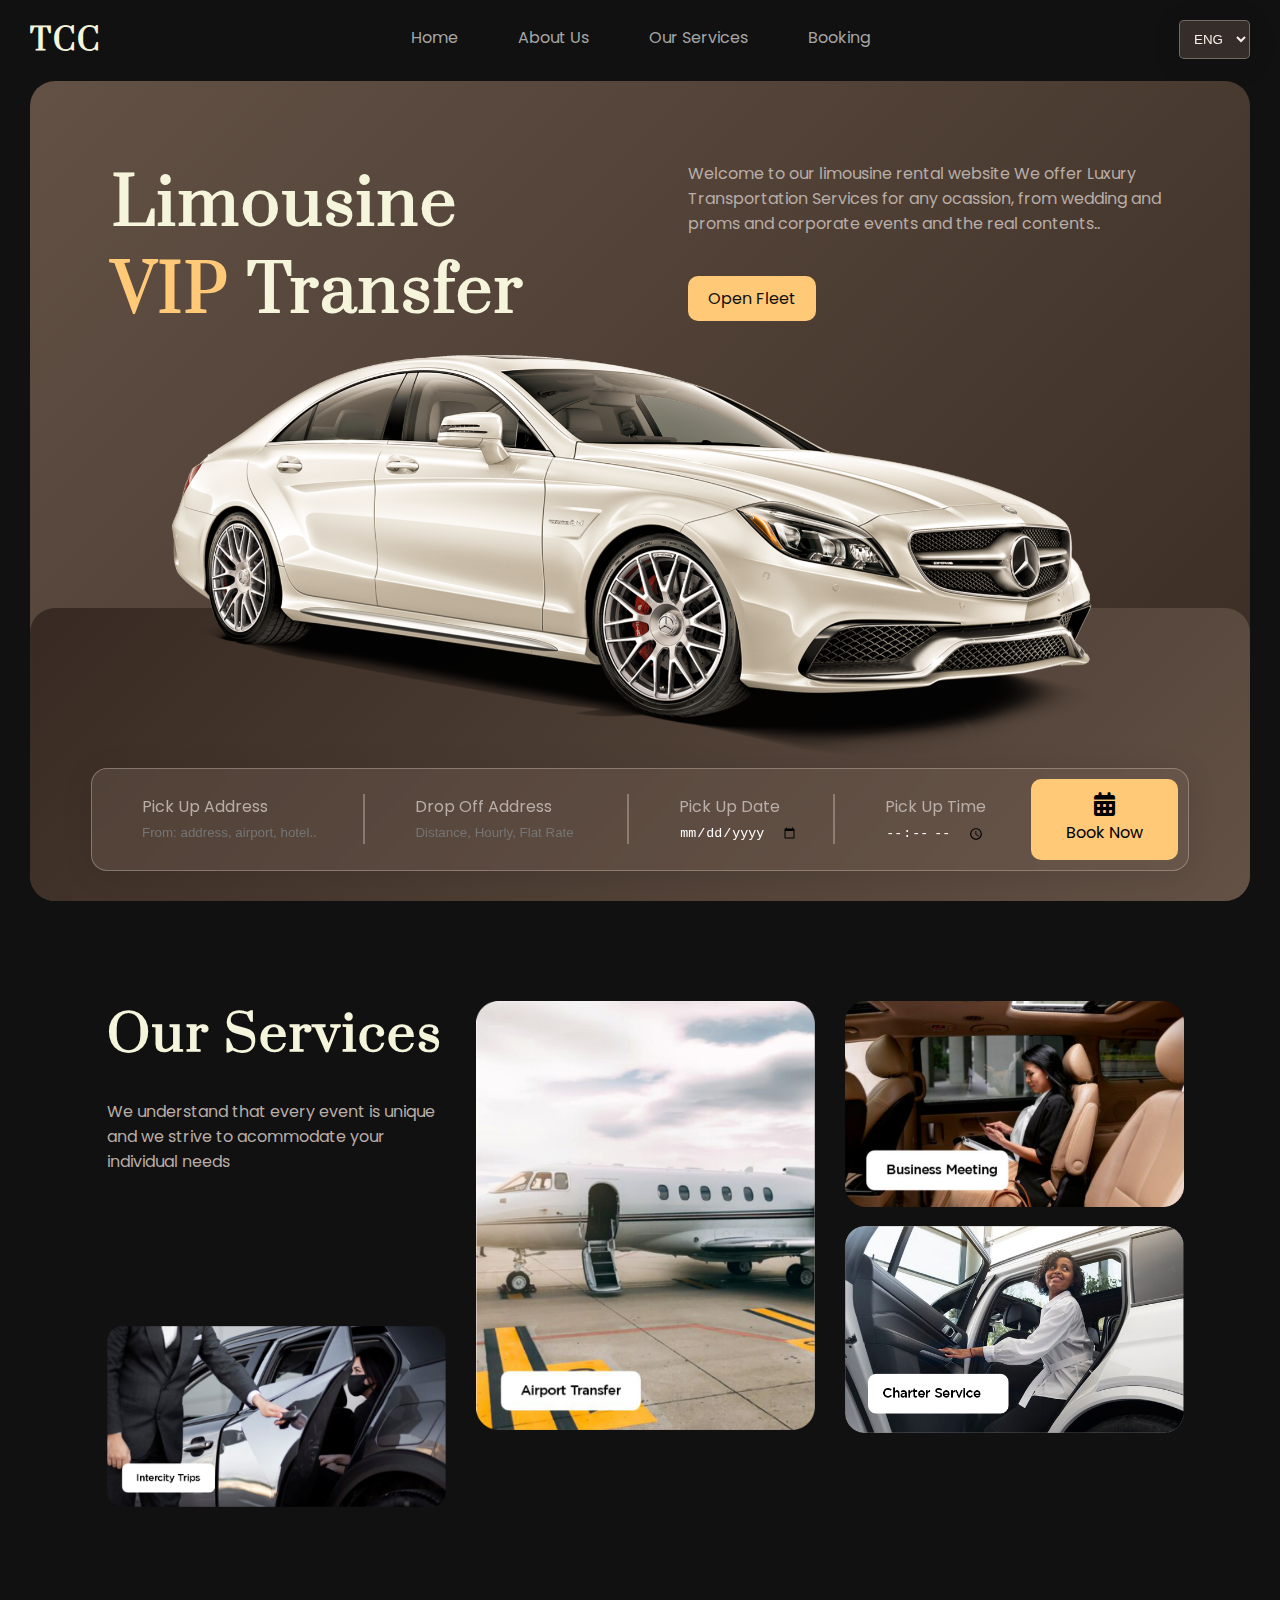
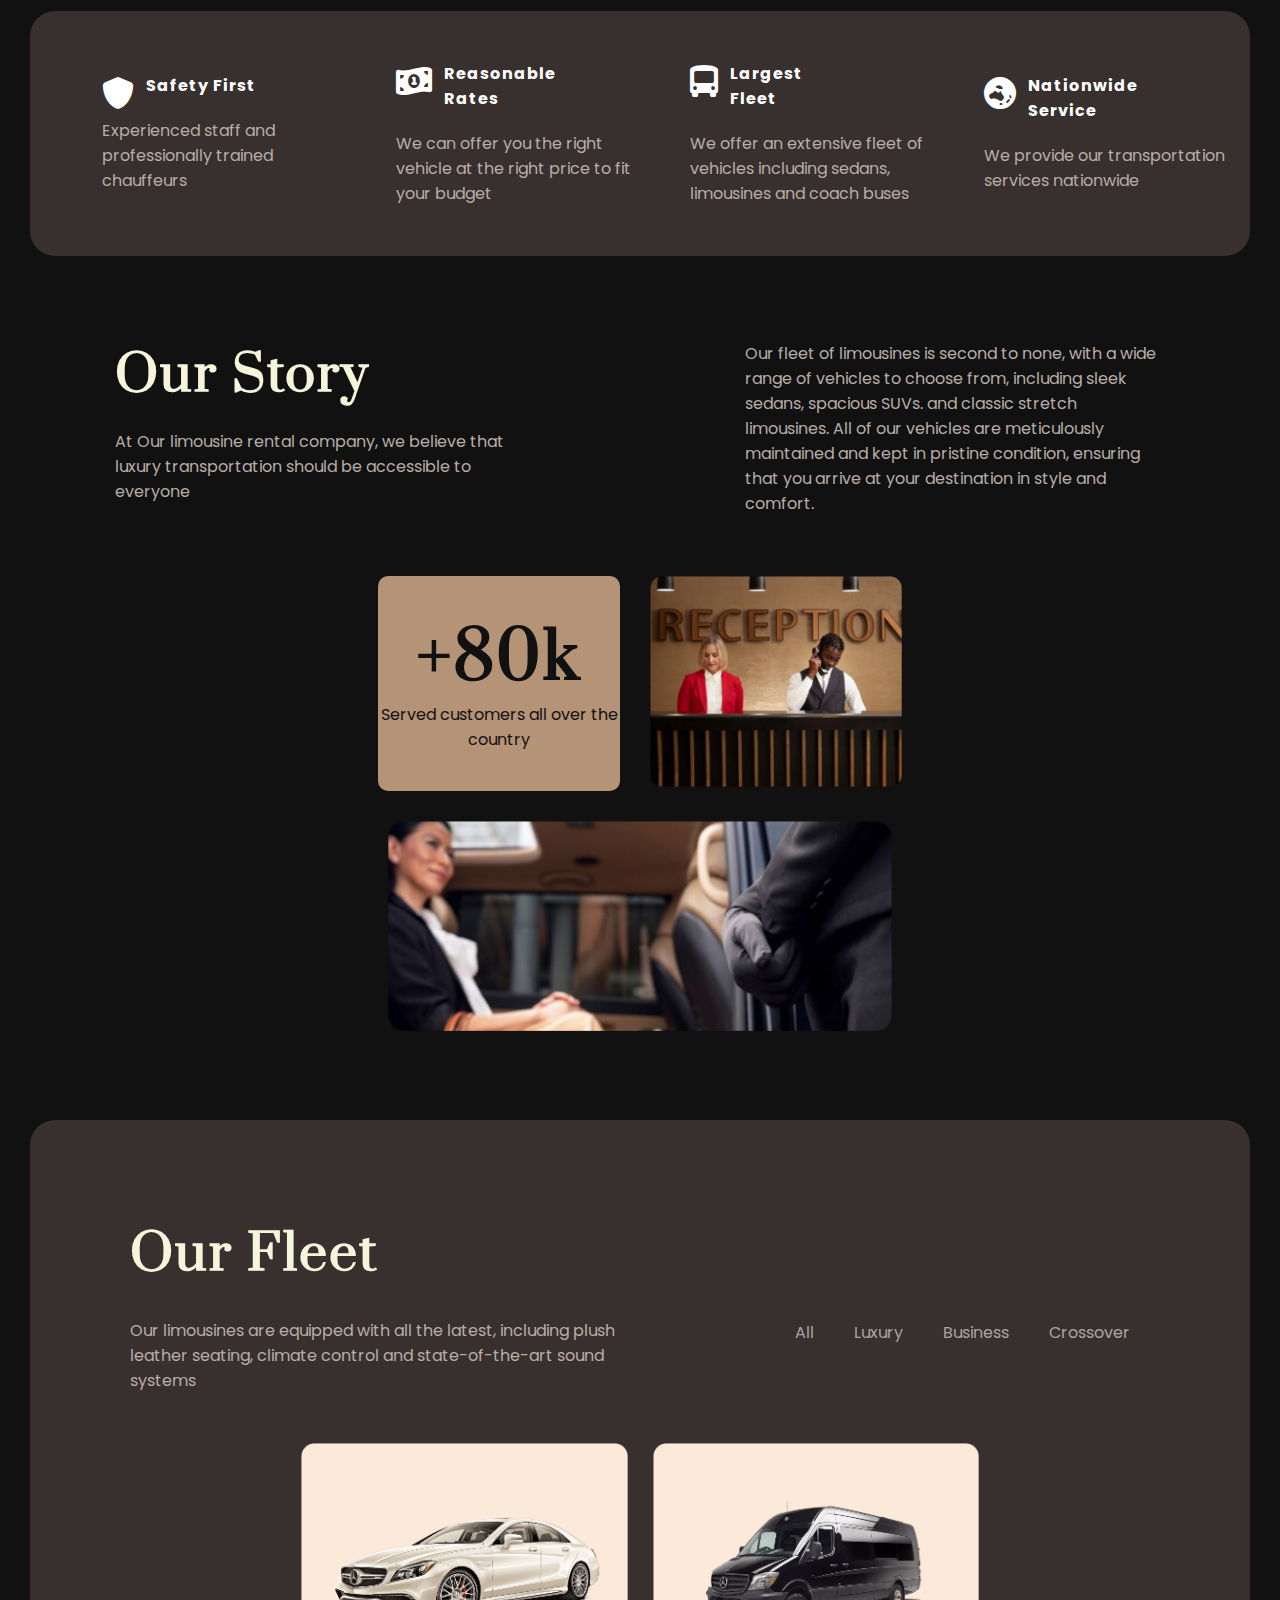
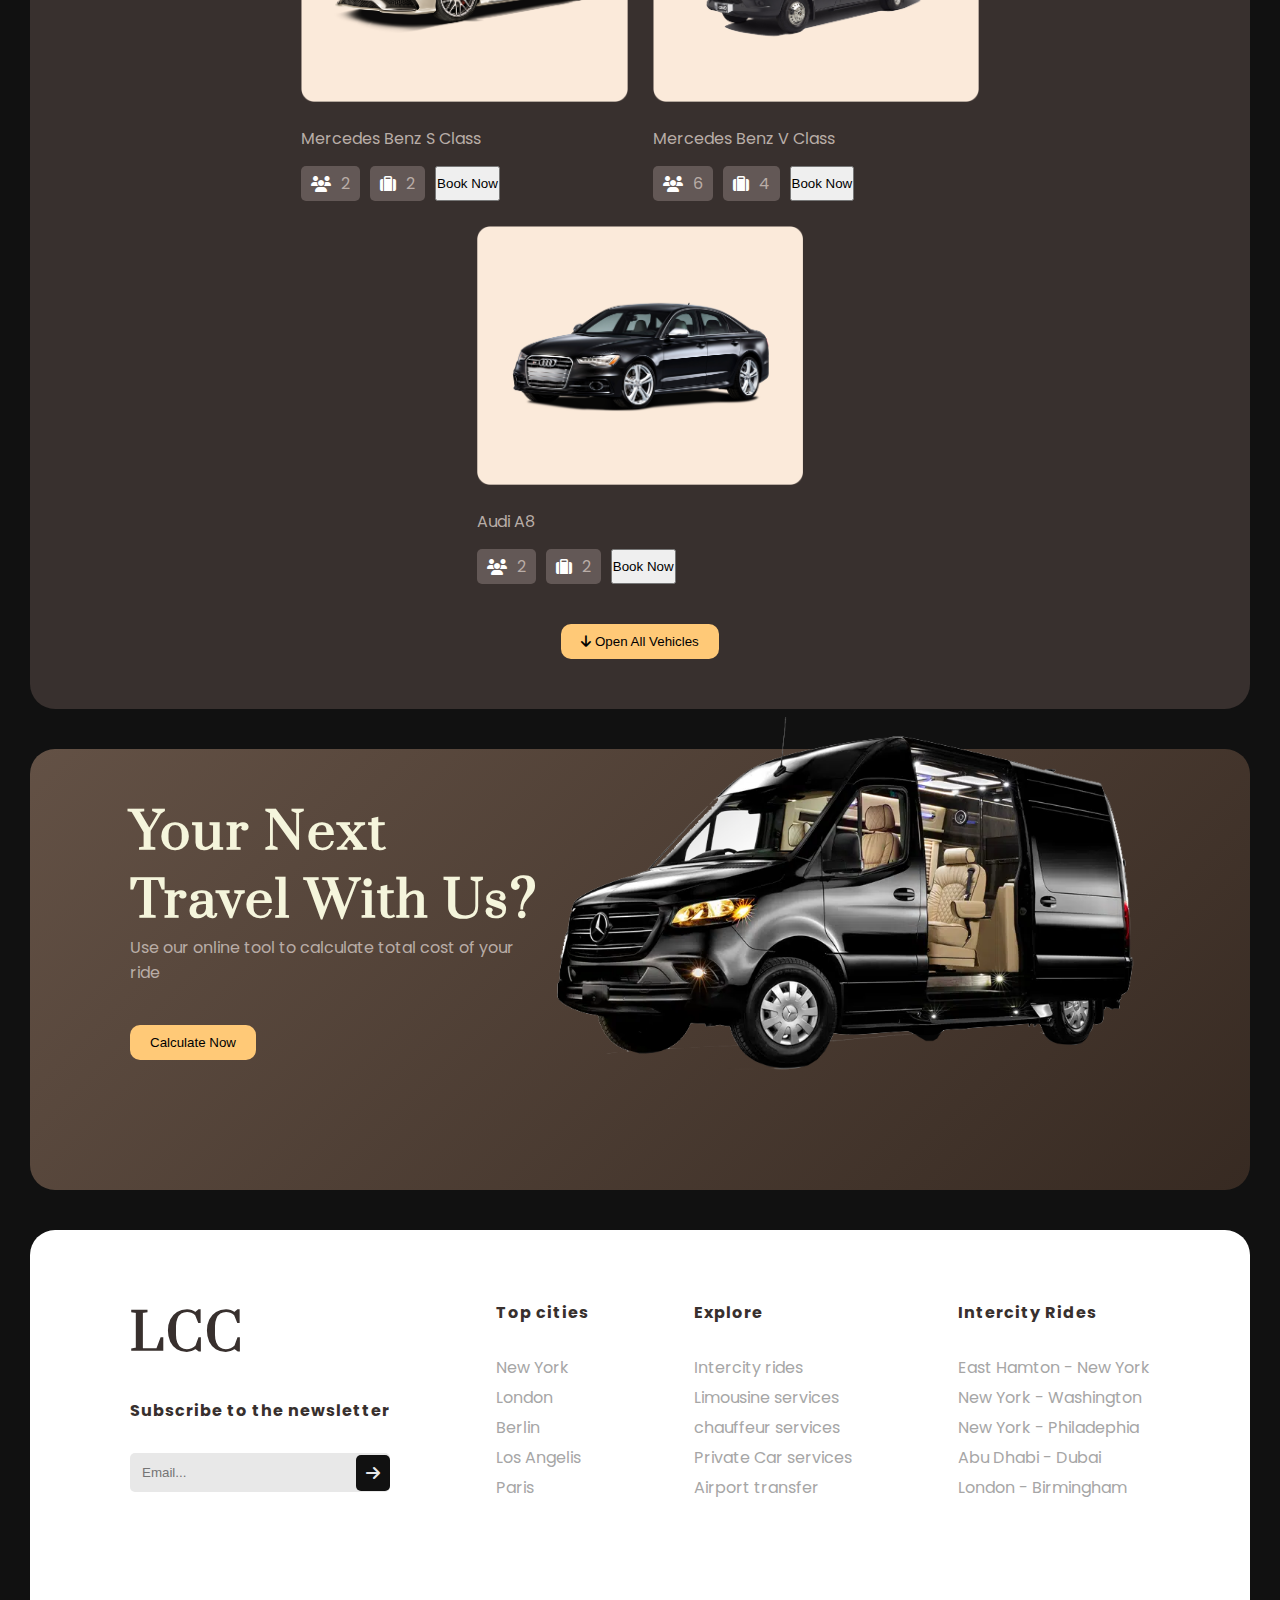
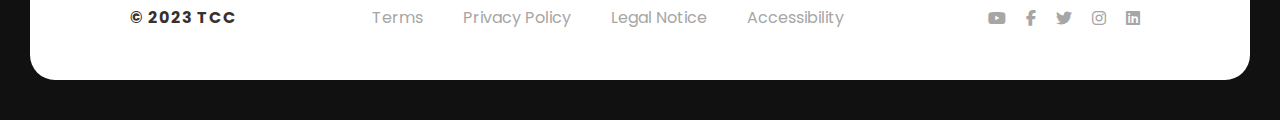
==== index.html @ f903c0bc "booking addded" ====
<!DOCTYPE html>
<html lang="en">
<head>
    <meta charset="UTF-8">
    <meta name="viewport" content="width=device-width, initial-scale=1.0">
    <title>Welcome to TCC</title>
    <link
    rel="stylesheet"
    href="https://cdnjs.cloudflare.com/ajax/libs/animate.css/4.1.1/animate.min.css"
  />
    <link rel="stylesheet" href="carental.css">
    <link rel="stylesheet" href="https://cdnjs.cloudflare.com/ajax/libs/font-awesome/6.4.0/css/all.min.css">
</head>
<body>
    <header>
        <nav class="desktop-nav">
            <div class="logo">
                <h2 style="font-size:30px;">TCC</h2>
            </div>
            <ul class="header-nav-ul">
                <li class="nav-item"><a href="#">Home</a></li>
                <li class="nav-item"><a href="#">About Us</a></li>
                <li class="nav-item"><a href="#">Our Services</a></li>
                <li class="nav-item"><a href="#">Booking</a></li>
            </ul>
            <div class="lang-container">
                <select name="language" id="language">
                    <option value="ENG">ENG</option>
                    <option value="FRN">FRN</option>
                  </select>
            </div>
        </nav>     
    </header>
    <div class="hero-section">
        <div class="herocontent">
            <div class="herotitle">
                <h1>Limousine </br><span>VIP</span> Transfer</h1>
            </div>
            <div class="herotext">
                <p>Welcome to our limousine rental website
                    We offer Luxury Transportation Services for any
                    ocassion, from wedding and proms and corporate events
                    and the real contents..
                </p>
                <button class="btn"><p>Open Fleet</p></button>
            </div>
        </div>
        <div class="cardiv">
            <img src="images/benz.png" style="margin-top: -10px; width: 80%;">
        </div>
        <div class="subheader">
            <div class="subheader-nav">
                <ul class="subheader-item">
                    <p>Pick Up Address</p>
                    <li><input type="text" id="address" name="pickupaddress" placeholder="From: address, airport, hotel.."></li>
                </ul>
                <ul class="subheader-item">
                    <p>Drop Off Address</p>
                    <li><input type="text" id="dropoffaddress" name="address" placeholder="Distance, Hourly, Flat Rate"></li>
                </ul>
                <ul class="subheader-item">
                    <p>Pick Up Date</p>
                    <li><input type="date" id="date" name="date" placeholder="Pick Up Date"></li>
                </ul>
                <ul class="subheader-item">
                    <p>Pick Up Time</p>
                    <li><input type="time" id="time" name="time" placeholder="Pick Up Time"></li>
                </ul>
                <div class="book-btn">
                    <i class="fa-solid fa-calendar-days fa-xl" style="margin-top: 10px;"></i>
                    <p style="color: black;">Book Now</p>
                </div>
            </div>
        </div>
    </div>
    <div class="our-services">
        <div class="services-row1">
            <h2>Our Services</h2>
            <p>We understand that every event is unique and we strive to acommodate your individual needs</p>
            <div class="row1-image-container">
                <img src="images/1.png"/>
            </div>
        </div>
        <div class="services-row2">
            <div class="row2-image-container">
                <img src="images/2.png"/>
            </div>
        </div>
        <div class="services-row3">
            <div class="row3-image-container">
                <img src="images/3.png"/>
            </div>
            <div class="row3-image-container">
                <img src="images/4.png"/>
            </div>
        </div>
    </div>
    <div class="features">
        <div class="feature-container">
            <div class="first-feature">
                <div class="features-icon">
                    <i class="fa-solid fa-shield fa-2xl"></i>
                    <h3>Safety First</h3>
                </div>
                <p>Experienced staff and
                    professionally trained chauffeurs
                </p>
            </div> 
            <div class="first-feature">
                <div class="features-icon">
                    <i class="fa-solid fa-money-bill-1-wave fa-2xl"></i>
                    <h3>Reasonable<br> Rates</h3>
                </div>
                <p>We can offer you the right vehicle
                    at the right price to fit your budget
                </p>
            </div> 
            <div class="first-feature">
                <div class="features-icon">
                    <i class="fa-solid fa-bus-simple fa-2xl"></i>
                    <h3>Largest <br>Fleet</h3>
                </div>
                <p>We offer an extensive fleet of 
                    vehicles including sedans, limousines and coach buses
                </p>
            </div> 
            <div class="first-feature">
                <div class="features-icon">
                    <i class="fa-solid fa-earth-oceania fa-2xl"></i>
                    <h3>Nationwide <br>Service</h3>
                </div>
                <p>We provide our transportation 
                    services nationwide
                </p>
            </div> 
        </div>
    </div>
    <div class="our-stories">
        <div class="our-stories-container">
            <div class="our-stories-content1">
                <h2>Our Story</h2>
                <p>At Our limousine rental company, we believe that luxury transportation should be accessible to everyone</p>
            </div>
            <div class="our-stories-content2">
                <p>Our fleet of limousines is second to none, with a wide range of vehicles to choose from, including sleek sedans, spacious SUVs.  and classic stretch limousines. All of our vehicles are meticulously maintained and kept in pristine condition, ensuring that you arrive at your destination in style and comfort.</p>
            </div>  
        </div> 
        <div class="our-stories-images">
            <div class="our-stories-images1">
                <h1>+80k</h1>
                <p>Served customers all over the country</p>
            </div>
            <div class="our-stories-images2">
                <img src="images/5.png">
            </div>
            <div class="our-stories-images3">
                <img src="images/6.png">
            </div>
        </div>          
    </div>
    <div class="our-fleet">
        <div class="our-fleet-header">
            <div class="our-fleet-text">
                <h2>Our Fleet</h2>
                <p>Our limousines are equipped with all the latest, including plush
                    leather seating, climate control and state-of-the-art sound systems
                </p>
            </div>
            <div class="our-fleet-list">
                <ul>
                    <li><a href="#">All</a></li>
                    <li><a href="#">Luxury</a></li>
                    <li><a href="#">Business</a></li>
                    <li><a href="#">Crossover</a></li>
                </ul>
            </div>
        </div>
        <div class="our-fleet-images">
            <div class="image-column1">
                <img src="images/7.png">
                <p>Mercedes Benz S Class</p>
                <div class="fleet-btns">
                    <div class="fleet-btn">
                        <i class="fa-solid fa-users"></i>
                        <p>2</p>
                    </div>
                    <div class="fleet-btn">
                        <i class="fa-sharp fa-solid fa-suitcase"></i>
                        <p>2</p>
                    </div>
                    <button class="
                    btnorder">Book Now</button>
                </div>
            </div>
            <div class="image-column1">
                <img src="images/8.png">
                <p>Mercedes Benz V Class</p>
                <div class="fleet-btns">
                    <div class="fleet-btn">
                        <i class="fa-solid fa-users"></i>
                        <p>6</p>
                    </div>
                    <div class="fleet-btn">
                        <i class="fa-sharp fa-solid fa-suitcase"></i>
                        <p>4</p>
                    </div>
                    <button class="
                    btnorder">Book Now</button>
                </div>
            </div>
            <div class="image-column1">
                <img src="images/9.png">
                <p>Audi A8</p>
                <div class="fleet-btns">
                    <div class="fleet-btn">
                        <i class="fa-solid fa-users"></i>
                        <p>2</p>
                    </div>
                    <div class="fleet-btn">
                        <i class="fa-sharp fa-solid fa-suitcase"></i>
                        <p>2</p>
                    </div>
                    <button class="
                    btnorder">Book Now</button>
                </div>
            </div>
        </div>
        <div class="openall-btn">
            <button class="btn"><i class="fa-solid fa-arrow-down"></i> Open All Vehicles</button>
        </div>
    </div>
    <div class="yournext-travel">
        <div class="yournext-travel-text">
            <h2>Your Next Travel With Us?</h2>
            <p>Use our online tool to calculate total cost of your ride</p>
            <button class="btn">Calculate Now</button>
        </div>
        <div class="younexttravel-img">
            <img src="images/van.png">
        </div>
    </div>
    <div class="footer">
        <div class="main-footer">
            <div class="main-footer-row1">
                <h2>LCC</h2>
                <h3>Subscribe to the newsletter</h3>
                <div class="input-container">
                    <input type="email" id="email" name="email" placeholder="Email...">
                    <i class="fa-solid fa-arrow-right"></i>
                </div>
            </div>
            <div class="main-footer-row2">
              <h3>Top cities</h3>
              <ul>
                <li><a href="#">New York</a></li>
                <li><a href="#">London</a></li>
                <li><a href="#">Berlin</a></li>
                <li><a href="#">Los Angelis</a></li>
                <li><a href="#">Paris</a></li>
            </ul>
            </div>
            <div class="main-footer-row3">
                <h3>Explore</h3>
                <ul>
                  <li><a href="#">Intercity rides</a></li>
                  <li><a href="#">Limousine services</a></li>
                  <li><a href="#">chauffeur services</a></li>
                  <li><a href="#">Private Car services</a></li>
                  <li><a href="#">Airport transfer</a></li>
              </ul>
              </div>
              <div class="main-footer-row3">
                <h3>Intercity Rides</h3>
                <ul>
                  <li><a href="#">East Hamton - New York</a></li>
                  <li><a href="#">New York - Washington</a></li>
                  <li><a href="#">New York - Philadephia</a></li>
                  <li><a href="#">Abu Dhabi - Dubai</a></li>
                  <li><a href="#">London - Birmingham</a></li>
              </ul>
              </div>
        </div>
        <div class="subfooter">
            <div class="subfooter-row1">
                <h3>&copy 2023 TCC </h3>
            </div>
            <div class="subfooter-nav">
                <ul>
                    <li><a href="#">Terms</a></li>
                    <li><a href="#">Privacy Policy</a></li>
                    <li><a href="#">Legal Notice</a></li>
                    <li><a href="#">Accessibility</a></li>
                </ul>
            </div>
            <div class="subfooter-icons">
                <ul>
                    <li><a href="#"><i class="fa-brands fa-youtube"></i></a></li>
                    <li><a href="#"><i class="fa-brands fa-facebook-f"></i></a></li>
                    <li><a href="#"><i class="fa-brands fa-twitter"></i></a></li>
                    <li><a href="#"> <i class="fa-brands fa-instagram"></i></a></li>          
                    <li><a href="#"><i class="fa-brands fa-linkedin"></i></a></li>
                </ul>
            </div>
        </div>
    </div>
</body>
<script src="carental.js"></script>
</html>
---- carental.css ----
@import url('https://fonts.googleapis.com/css2?family=Prata&display=swap');
@import url('https://fonts.googleapis.com/css2?family=Poppins:wght@400&display=swap');

*{
    padding: 0px;
    margin: 0px;
    box-sizing: border-box;
    list-style: none;
    text-decoration: none;
}

body{
    background-color: #111111;
    margin-left: 30px;
    margin-right: 30px;
}

p{
    color: #B9ADA7;
    font-family: 'Poppins', sans-serif;
    font-size: 16px;
}

a{
    color:#A6A6A6;
    font-family: 'Poppins', sans-serif;
    font-size: 16px;
}
   
h1{
    color: beige;
    font-family: 'Prata', serif;
    font-size: 4em;
    letter-spacing: 2px;
}

h2{
    color: beige;
    font-family: 'Prata', serif;
    font-size: 50px;
    letter-spacing: 2px;
}

h3{
    color: white;
    font-family: 'Poppins', sans-serif;
    font-size: 16px;
    letter-spacing: 1px;
}
.desktop-nav{
    display: flex;
    flex-flow: row wrap;
    justify-content: space-between;
    padding-top: 20px;
    padding-bottom: 20px;
}

.header-nav-ul{
    display: flex;
    list-style: none;
    padding-top:5px
}
.nav-item a{
    text-decoration: none;
    padding: 30px;
}
select{
    border-radius: 5px;
    outline: none;
    padding: 10px;
    background: rgba(120, 100, 89, 0.34);
    border-radius: 5px;
    box-shadow: 0 4px 30px rgba(0, 0, 0, 0.1);
    backdrop-filter: blur(9px);
    -webkit-backdrop-filter: blur(9px);
    border: 1px solid rgba(198, 184, 177, 0.44);
    color: #FAEFE8;
}

.hero-section{
    display: flex;
    flex-direction: column;
    justify-content: center;
    background: rgb(99,81,69);
    background: linear-gradient(135deg, rgba(99,81,69,1) 0%, rgba(55,42,34,1) 100%);
    border-radius: 25px;
    width: 100%;
    position: relative;
}

.herocontent{
    display: flex;
    flex-wrap: wrap;
    justify-content: space-around;
    margin-top: 80px;
    width: 100%;
}

.herotext{
   width: 30em;
}

.cardiv{
    display: flex;
    justify-content: center;
    z-index: 10;
}

.btn{
    background-color: #FFC977;
    border: 0px;
    border-radius: 10px;
    padding: 10px 20px 10px 20px;
    margin-top: 40px;
}

.btn p{
    color: #111111;
    font-weight: 300px;
}

span{
   color: #FFC977;
}

.subheader{
    border-radius: 25px;
    margin-top: -10em;
    display: flex;
    justify-content: center;
    width: 100%;
    background: rgb(55,42,34);
    background: linear-gradient(135deg, rgba(55,42,34,1) 0%, rgba(99,81,69,1) 100%);
    z-index: -1px;
}

.subheader-item li input{
    background-color: transparent;
    width: 100%;
    border: none;
    color: white;
    outline: none;
}

#address{
    width: 14em;
}

.book-btn{
    display: flex;
    flex-direction: column;
    background-color: #FFC977;
    padding: 15px 35px 15px 35px;
    border-radius: 10px;
    margin: 10px;
    text-align: center;
    gap: 15px;
}


.subheader-nav{
    margin-bottom: 30px;
    display: flex;
    flex-wrap: wrap;
    justify-content: space-between;
    align-items: center;
    margin-top: 10em;
    background: rgba(120, 100, 89, 0.34);
    border-radius: 16px;
    box-shadow: 0 4px 30px rgba(0, 0, 0, 0.1);
    backdrop-filter: blur(9px);
    -webkit-backdrop-filter: blur(9px);
    border: 1px solid rgba(198, 184, 177, 0.44);
    width: 90%;
}

.subheader-item{
    margin-left: 0px;
    border-left: 2px solid  rgba(198, 184, 177, 0.44);
    padding-left: 50px;
}

.subheader-item{
    font-family: 'Poppins', sans-serif;
    color: #FAEFE8;
}


body > div > div.subheader > div > ul:nth-child(1){
    border-left: 0px;
}

.our-services{
    display: flex;
    flex-wrap: wrap;
    justify-content: center;
    gap: 30px;
    margin: 100px 40px 100px 50px;
}

.services-row1{
    display: flex;
    flex-direction: column;
width: 30%;
}

.services-row1 p{
    margin-top: 30px;
}

.row1-image-container img{
width: 100%;
margin-top: 9.5em;
}

.services-row2{
    width: 30%;
    }
.row2-image-container img{
    width: 100%;
}

.services-row3{
    width: 30%;
    display: flex;
    flex-direction: column;
    gap: 15px;
    }
.row3-image-container img{
    width: 100%;
}

.features{
    display: flex;
    flex-wrap: wrap;
    justify-content: center;
    align-items: center;
    background: #38302E;
    border-radius: 25px;
    width: 100%;
    gap: 0px;
}

.first-feature{
    margin-left: 50px;
    width: 20%;
}

.feature-container{
    display: flex;
    flex-wrap: wrap;
    justify-content: center;
    align-items: center;
    padding: 50px 0px 50px 0px;
}

.features-icon{
    display: flex;
    padding-bottom: 20px;
}

.features-icon i{
    padding: 20px 12px 0px 0px;
    color: white;
}

.our-stories{
    display: flex;
    flex-wrap: wrap;
    padding: 7%;
    justify-content: space-between;
}

.our-stories-content1{
    width: 40%;
}

.our-stories-content1 h2{
    margin-bottom: 20px;
}
.our-stories-content2{
    width: 40%;
}

.our-stories-container{
    display: flex;
    justify-content: space-between;
}

.our-stories-images{
    display: flex;
    flex-wrap: wrap;
    justify-content: center;
    gap: 30px;
    margin-top: 60px;
}

.our-stories-images1{
    display: flex;
    flex-direction: column;
    justify-content: center;
    background-color: #B59377;
    width: 23%;
    border-radius: 10px;
}

.our-stories-images2{
    width: 24%;
}

.our-stories-images2 img{
    width: 100%;
}

.our-stories-images3 {
    width: 48%;
}

.our-stories-images3 img{
    width: 100%;
}

.our-stories-images1 h1{
    color:#111111;
    text-align: center;
}

.our-stories-images1 p{
    color:#111111;
    text-align: center;
}

.our-fleet{
    display: flex;
    flex-direction: column;
    justify-content: space-between;
    background-color: #38302E;
    padding: 100px 100px 0px 100px;
    border-radius: 25px;
}

.our-fleet-header{
    display: flex;
    flex-wrap: wrap;
    justify-content: space-between;
}

.our-fleet-text{
    width: 50%;
}

.our-fleet-text p{
    margin-top: 30px;
    margin-bottom: 50px;
}

.our-fleet-list ul{
    color: white;
    display: flex;
    font-family: 'Poppins', sans-serif;
    margin-top: 100px;
}

.our-fleet-list a{
    padding: 10px 20px 10px 20px;
    border-radius: 5px;
}

.our-fleet-list a:hover{
    background-color: #FFC977;
    color: #111111;
}

.our-fleet-images{
display: flex;
flex-wrap: wrap;
justify-content: center;
gap: 25px;
}

.image-column1{
    width: 32%;
}

.image-column1 img{
    width: 100%;
    margin-bottom: 20px;
}

.fleet-btns{
    display: flex;
    margin-top: 15px;
}

.fleet-btn i{
    color: white;
    margin-right: 10px;
}

.fleet-btn{
    display: flex;
    justify-content: center;
    align-items: center;
    padding: 5px 10px 5px 10px;
    background-color: #635856;
    margin-right: 10px;
    border-radius: 5px;
}

.openall-btn{
    display: flex;
    justify-content: center;
    margin-bottom: 50px;
}

.yournext-travel{
    display: flex;
    position: relative;
    flex-wrap: wrap;
    justify-content: space-between;
    padding: 50px 100px 130px 100px;
    border-radius: 25px;
    margin-top: 40px;
    background: rgb(99,81,69);
    background: linear-gradient(135deg, rgba(99,81,69,1) 0%, rgba(55,42,34,1) 100%);
}

.yournext-travel-text{
    width: 40%;
}

.younexttravel-img{
    width: 60%;
}

.younexttravel-img img{
    width: 50%;
    z-index: 9999;
    position: absolute;
    margin-top: -85px;
}

.footer{
    display: flex;
    flex-direction: column;
    padding: 70px 100px 30px 100px;
    background-color: white;
    border-radius: 25px;
    margin-top: 40px;
    margin-bottom: 40px;
}

.main-footer{
    display: flex;
    justify-content: space-between;
}

.main-footer h2{
    color: #38302E;
}

.main-footer h3{
    color: #38302E;
    margin-bottom: 30px;
}

.main-footer li{
    color: #423836f1;
    margin-bottom: 5px;
}

.main-footer input{
    padding: 12px;
    background-color: #E8E8E8;
    border-radius: 5px;
    outline: none;
    border: none;
    width: 100%;
}

.main-footer-row1 h3{ 
    margin-top: 30px;
}

.input-container{
    display: flex;
    justify-content: center;
    align-items: center;
    position: relative;
}

.input-container i{
    background-color: #111111;
    color: #E8E8E8;
    padding: 10px;
    border-radius: 5px;
    position: absolute;
    right: 0;
}

.input-container i:hover{
    background-color: #4d4c4c;
}

.subfooter-row1 h3{
   color: #38302E;
}

.subfooter{
    display: flex;
    justify-content: space-between;
    align-items: center;
    margin-top: 80px;
}

.subfooter-nav ul{
    display: flex;
}

.subfooter-nav a{
    display: flex;
    padding: 20px;
}

.subfooter-icons ul{
    display: flex;
}

.subfooter-icons a{
    display: flex;
    padding: 10px;
}


@media only screen and (max-width: 768px) {
    body{
        background-color: #111111;
        margin-left: 0px;
        margin-right: 0px;
    }
   
    h1{
        color: beige;
        font-family: 'Prata', serif;
        font-size: 2em;
        letter-spacing: 2px;
        text-align: center;
    }
    
    h2{
        color: beige;
        font-family: 'Prata', serif;
        font-size: 50px;
        letter-spacing: 2px;
    }
    
    .desktop-nav{
        display: flex;
        flex-flow: row wrap;
        justify-content: space-between;
        padding-top: 20px;
        padding-bottom: 20px;
        display: none;
    }
    
    .hero-section{
        display: flex;
        flex-direction: column;
        justify-content: center;
        background: rgb(99,81,69);
        background: linear-gradient(135deg, rgba(99,81,69,1) 0%, rgba(55,42,34,1) 100%);
        border-radius: 0px 0px 25px 25px;
        width: 100%;
        position: relative;
    }
    
    .herocontent{
        display: flex;
        flex-wrap: wrap;
        justify-content: space-around;
        width: 100%;
        text-align: center;
    }
    
    .herotext{
       width: 20em;
       margin-top: 10px;
    }
    
    .cardiv{
        display: flex;
        justify-content: center;
        z-index: 10;
    }
    
    .btn{
        background-color: #FFC977;
        border-radius: 10px;
        padding: 10px 20px 10px 20px;
        margin-top: 20px;
        margin-bottom: 40px;
    }
    
    .btn p{
        color: #111111;
        font-weight: 300px;
    }
    
    span{
       color: #FFC977;
    }

    .book-btn{
        display: flex;
        flex-direction: column;
        background-color: #FFC977;
        padding: 15px 35px 15px 35px;
        border-radius: 10px;
        margin: 10px;
        text-align: center;
        gap: 15px;
    }
    
    .subheader{
        margin-top: -10em;
        display: flex;
        justify-content: center;
        width: 100%;
        background: none;
        z-index: -1px;
    }
    
    .subheader-nav{
        margin-bottom: 30px;
        display: flex;
        flex-direction: column;
        align-items: center;
        margin-top: 10em;
        background: rgba(120, 100, 89, 0.34);
        border-radius: 16px;
        box-shadow: 0 4px 30px rgba(0, 0, 0, 0.1);
        backdrop-filter: blur(9px);
        -webkit-backdrop-filter: blur(9px);
        border: 1px solid rgba(198, 184, 177, 0.44);
        width: 90%;
    }
    
    .subheader-item{
        margin-bottom: 10px;
        border-left: 0px solid  rgba(198, 184, 177, 0.44);
        padding-left: 0px;
        text-align: center;
    }
    
    .subheader-item{
        font-family: 'Poppins', sans-serif;
        color: #FAEFE8;
        margin-top: 20px;
    }
    
    
    body > div > div.subheader > div > ul:nth-child(1){
        border-left: 0px;
    }

    .our-services{
        display: flex;
        flex-wrap: wrap;
        justify-content: center;
        gap: 30px;
        margin: 50px 20px 0px 20px;
    }
    
    .services-row1{
        display: flex;
        flex-direction: column;
    width: 100%;
    }
    
    .services-row1 p{
        margin: 20px;
    }
    
    .row1-image-container img{
    width: 100%;
    margin-top: 2em;
    }
    
    .services-row2{
        width: 100%;
        }
    .row2-image-container img{
        width: 100%;
    }
    
    .services-row3{
        width: 100%;
        display: flex;
        flex-direction: column;
        gap: 15px;
    }

    .row3-image-container img{
        width: 100%;
    }

.features{
    display: flex;
    flex-wrap: wrap;
    flex-direction: column;
    justify-content: center;
    align-items: center;
    background: #38302E;
    border-radius: 25px;
    width: 100%;
    gap: 0px;
    margin-top: 20px;
}

.first-feature{
    width: 80%;
    margin-right: 50px;
}

.first-feature p{
    margin-bottom: 30px;
}

.feature-container{
    display: flex;
    flex-direction: column;
    flex-wrap: wrap;
    justify-content: center;
    align-items: center;
}

.features-icon{
    display: flex;
    padding-bottom: 0px;
}

.features-icon i{
    padding: 20px 12px 0px 0px;
    color: white;
}
    
.our-stories{
    display: flex;
    flex-wrap: wrap;
    padding: 7%;
    justify-content: space-between;
}

.our-stories-content1{
    width: 100%;
    margin-left: 5px;
    margin-right: 5px;
}

.our-stories-content1 h2{
    margin-bottom: 20px;
}
.our-stories-content2{
    width: 100%;
    margin-top: 20px;
    margin-left: 5px;
    margin-right: 5px;
}

.our-stories-container{
    display: flex;
    flex-direction: column;
}

.our-stories-images{
    display: flex;
    flex-wrap: wrap;
    justify-content: center;
    gap: 30px;
    margin-top: 60px;
}

.our-stories-images1{
    display: flex;
    flex-direction: column;
    justify-content: center;
    background-color: #B59377;
    width: 100%;
    border-radius: 10px;
    padding: 50px;
}

.our-stories-images2{
    width: 100%;
}

.our-stories-images2 img{
    width: 100%;
}

.our-stories-images3 {
    width: 100%;
}

.our-stories-images3 img{
    width: 100%;
}

.our-stories-images1 h1{
    color:#111111;
    text-align: center;
    font-size: 60px;
}

.our-stories-images1 p{
    color:#111111;
    text-align: center;
}

.our-fleet{
    display: flex;
    flex-direction: column;
    justify-content: center;
    background-color: #38302E;
    padding: 0px;
    padding-bottom: 20px;
    border-radius: 25px;
}

.our-fleet-header{
    display: flex;
    flex-wrap: wrap;
    justify-content: center;
    margin-top: 50px;
}

.our-fleet-text{
    width: 80%;
}

.our-fleet-list{
    display: flex;
    justify-content: center;
    width: 100%;
}

.our-fleet-list ul{
    color: white;
    display: flex;
    font-family: 'Poppins', sans-serif;
    margin-top: -10px;
    margin-bottom: 40px;
}

.our-fleet-list a{
    padding: 12px;
    border-radius: 5px;
}

.our-fleet-list a:hover{
    background-color: #FFC977;
    color: #111111;
}

.our-fleet-images{
display: flex;
flex-wrap: wrap;
justify-content: center;
gap: 25px;
}

.image-column1{
    width: 80%;
}

.image-column1 img{
    width: 100%;
    margin-bottom: 20px;
}

.fleet-btns{
    display: flex;
    margin-top: 15px;
}

.fleet-btn i{
    color: white;
    margin-right: 10px;
}

.fleet-btn{
    display: flex;
    justify-content: center;
    align-items: center;
    padding: 5px 10px 5px 10px;
    background-color: #635856;
    margin-right: 10px;
    border-radius: 5px;
}

.openall-btn{
    display: flex;
    margin-bottom: 0px;
    justify-content: start;
    margin-left: 30px;
}

.yournext-travel{
    display: flex;
    position: relative;
    flex-wrap: wrap;
    padding: 50px 10px 230px 10px;
    border-radius: 25px;
    margin-top: 20px;
    background: rgb(99,81,69);
    background: linear-gradient(135deg, rgba(99,81,69,1) 0%, rgba(55,42,34,1) 100%);
}

.yournext-travel-text{
    display: flex;
    flex-direction: column;
    width: 100%;
    margin: 20px;
}

.yournext-travel-text p{
    width: 100%;
}

.yournext-travel-text .btn{
width: 50%;
}

.younexttravel-img{
    width: 60%;
}

.younexttravel-img img{
    width: 89%;
    z-index: 9999;
    position: absolute;
    margin-top: -5px;
}


.footer{
    display: flex;
    flex-direction: column;
    padding: 20px 40px 30px 40px;
    background-color: white;
    border-radius: 25px;
    margin-top: 40px;
    margin-bottom: 40px;
}

.main-footer{
    display: flex;
    justify-content: center;
    flex-direction: column;
}

.main-footer h2{
    color: #38302E;
}

.main-footer h3{
    color: #38302E;
    margin-top: 20px;
}

.main-footer li{
    color: #423836f1;
    margin-bottom: 5px;
}

.main-footer input{
    padding: 12px;
    background-color: #E8E8E8;
    border-radius: 5px;
    outline: none;
    border: none;
    width: 100%;
}

.main-footer-row1 h3{ 
    margin-top: 0px;
}

.input-container{
    display: flex;
    justify-content: center;
    align-items: center;
    position: relative;
}

.input-container i{
    background-color: #111111;
    color: #E8E8E8;
    padding: 10px;
    border-radius: 5px;
    position: absolute;
    right: 0;
}

.input-container i:hover{
    background-color: #4d4c4c;
}

.subfooter-row1 h3{
   color: #38302E;
}

.subfooter{
    display: flex;
    flex-direction: column;
    justify-content: center;
    align-items: start;
    margin-top: 30px;
}

.subfooter-nav ul{
    display: flex;
    flex-direction: column;
}

.subfooter-nav a{
    display: flex;
    padding: 5px;
    flex-direction: column;
}

.subfooter-icons ul{
    display: flex;
}

.subfooter-icons a{
    display: flex;
    padding: 10px;
}

}
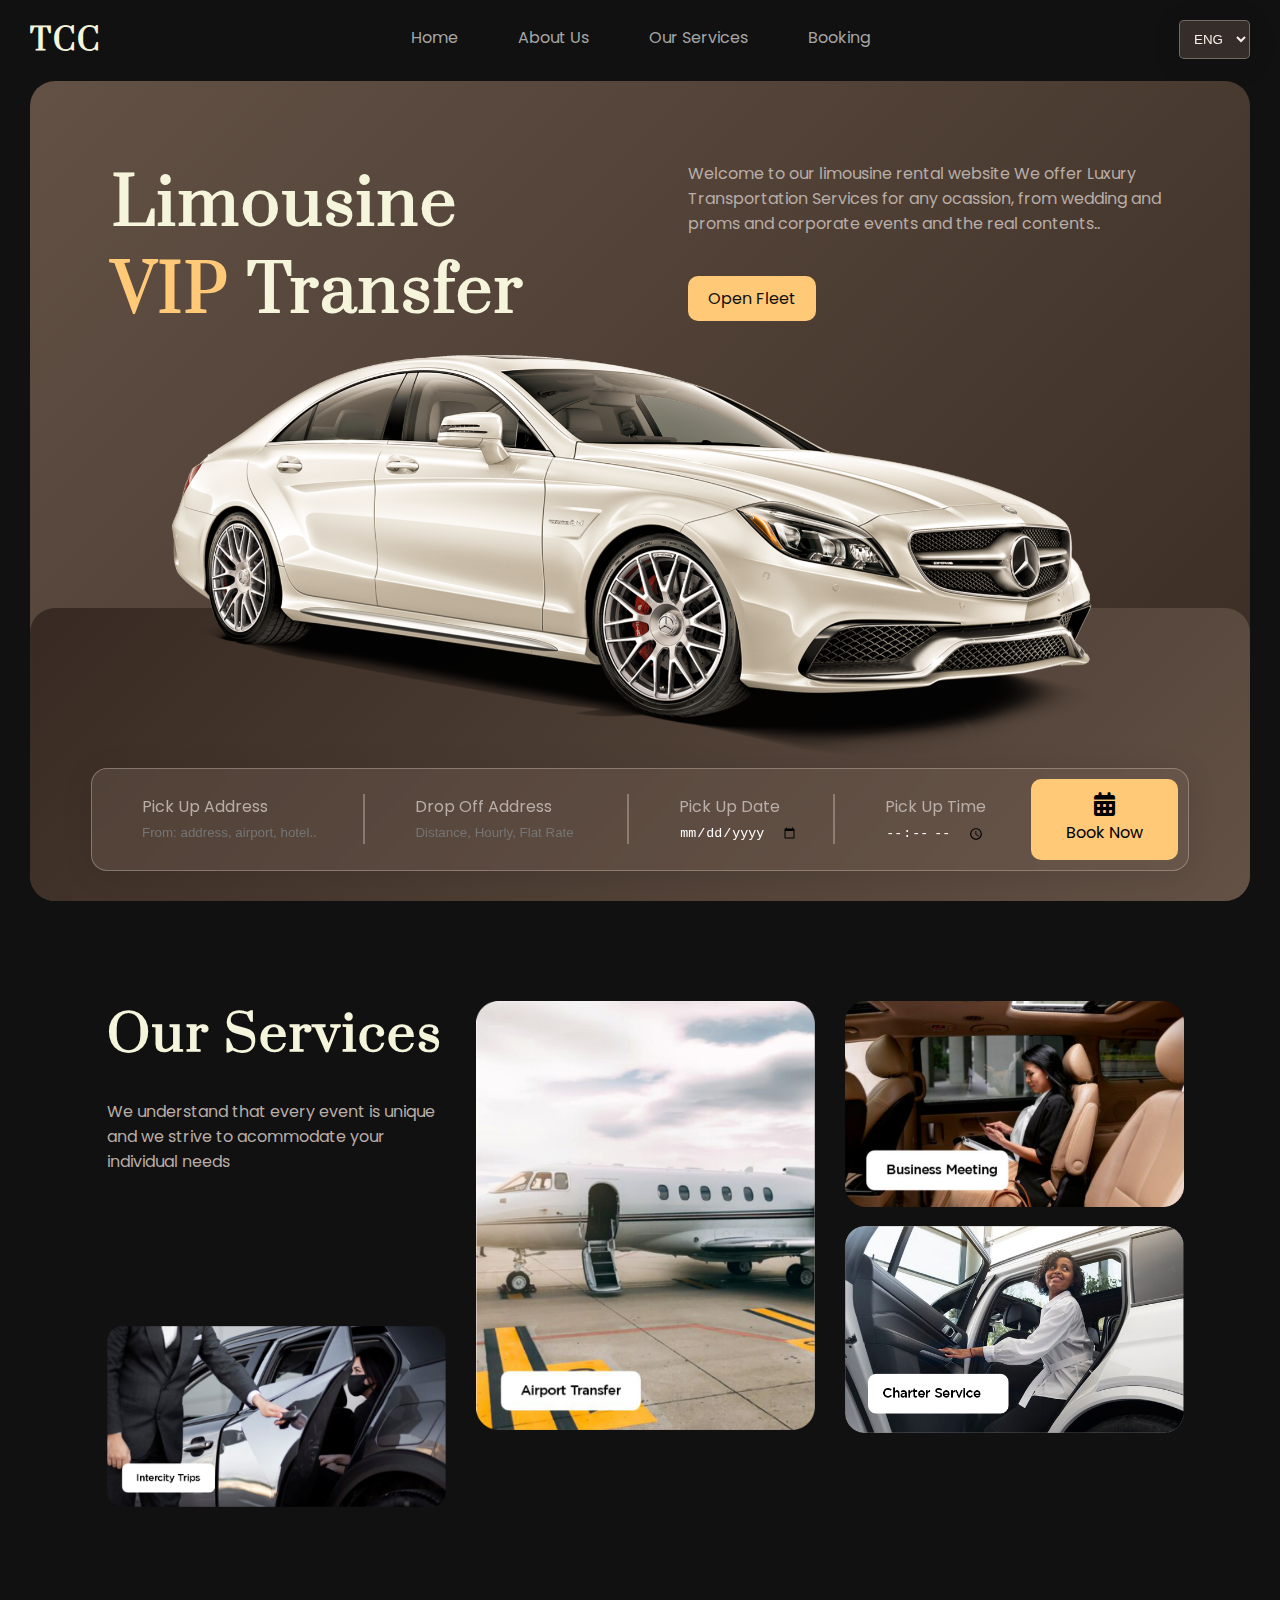
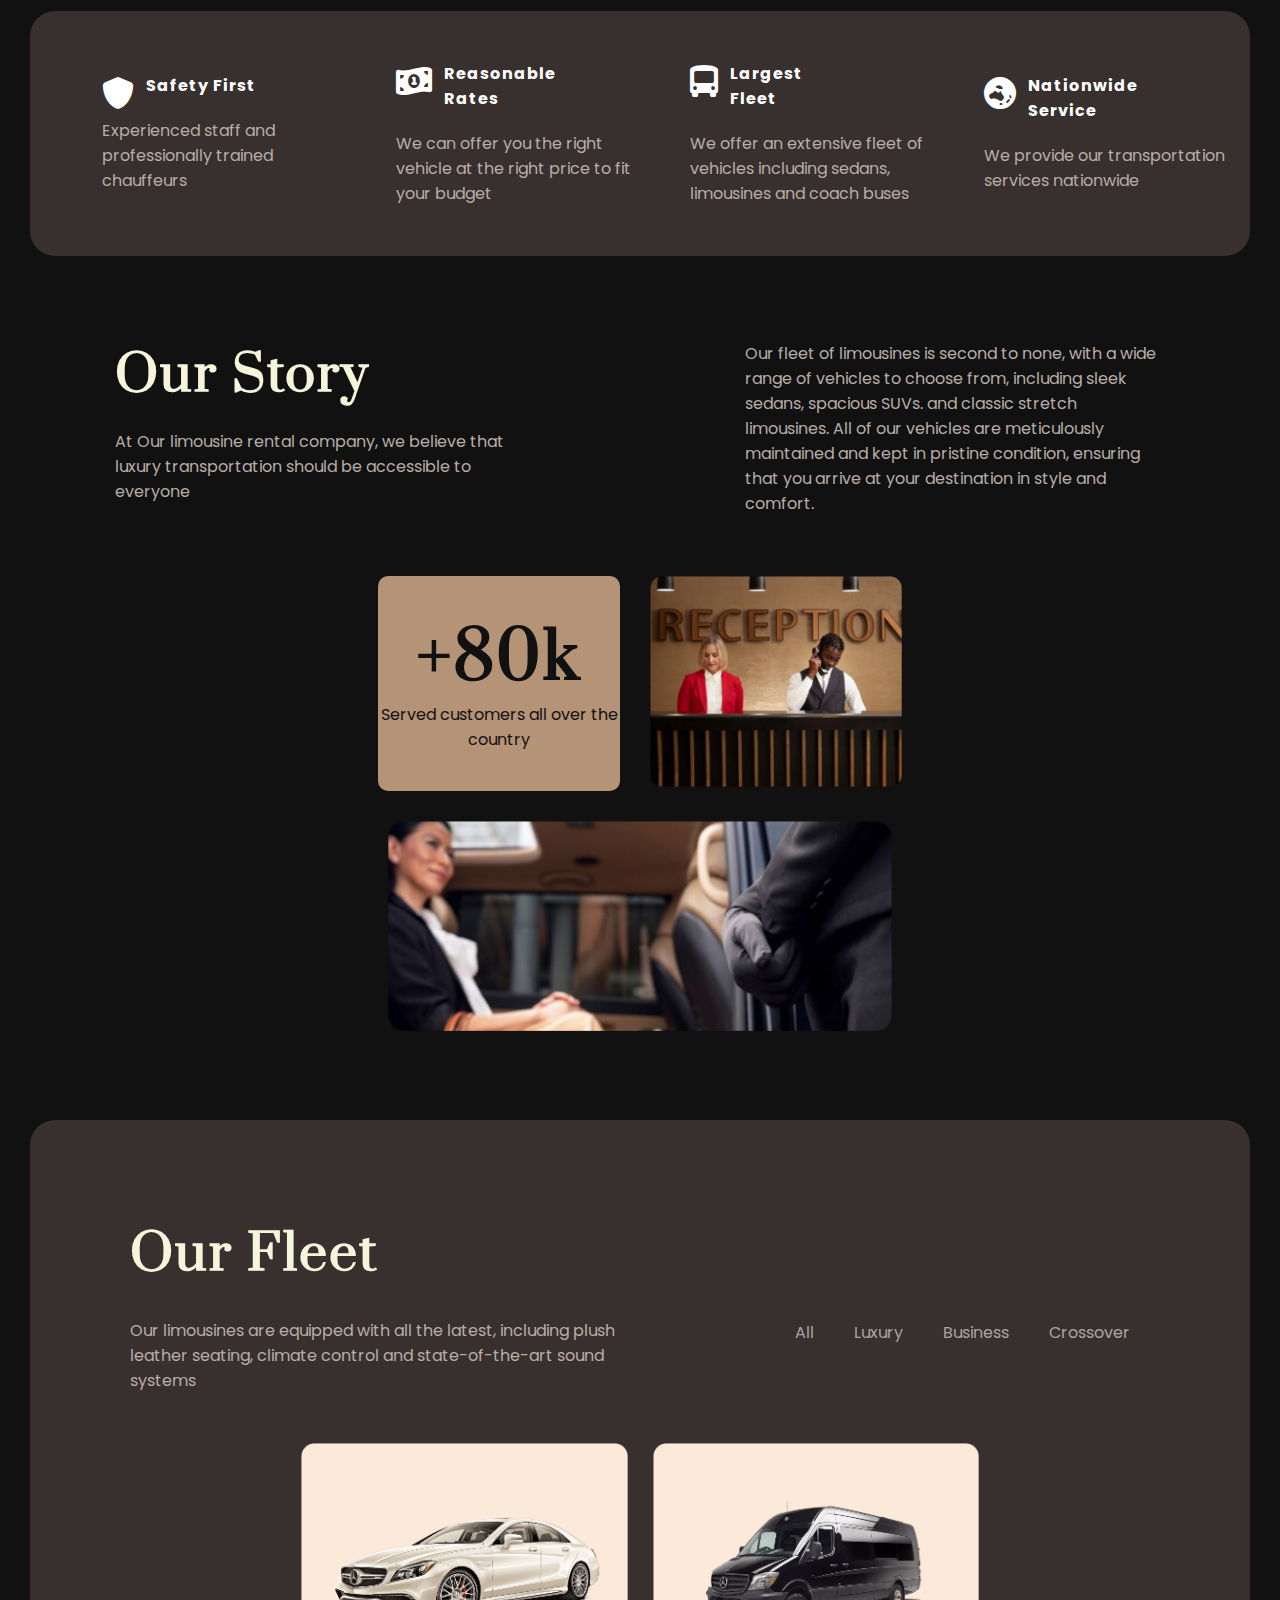
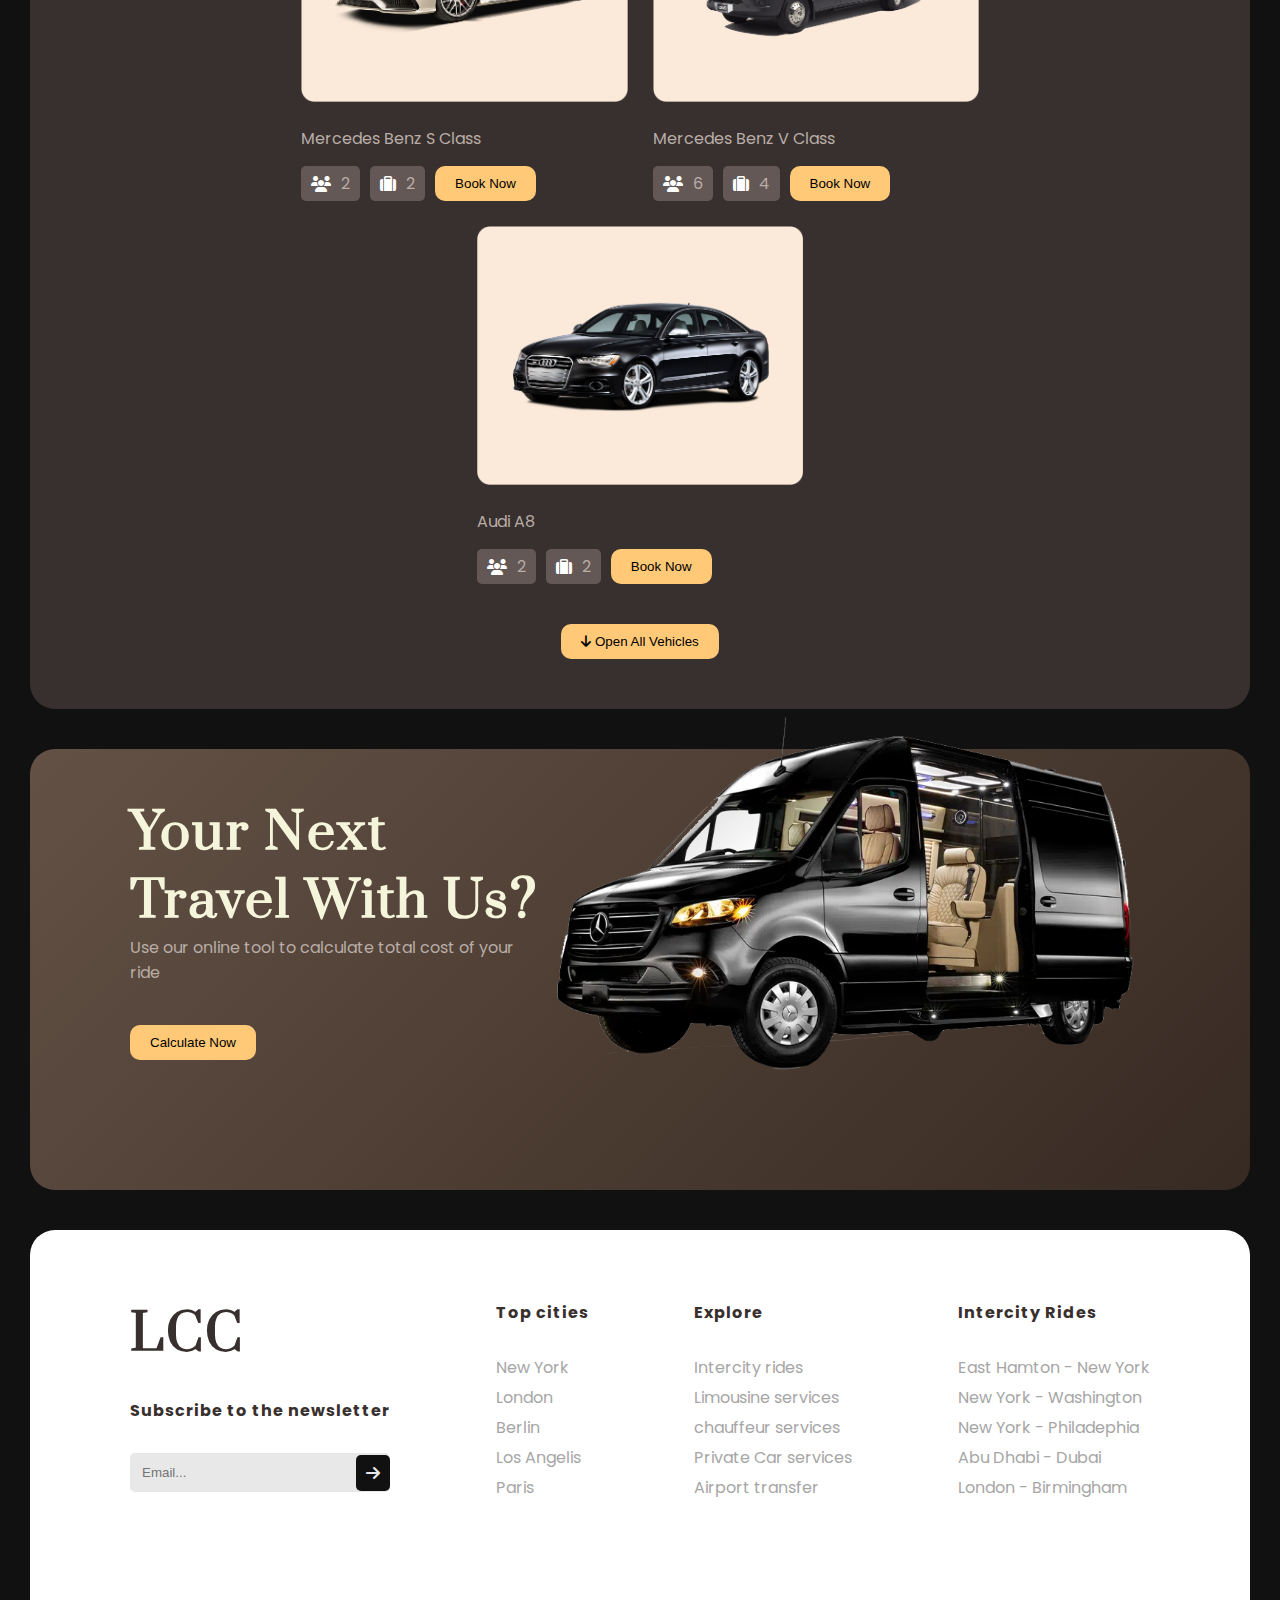
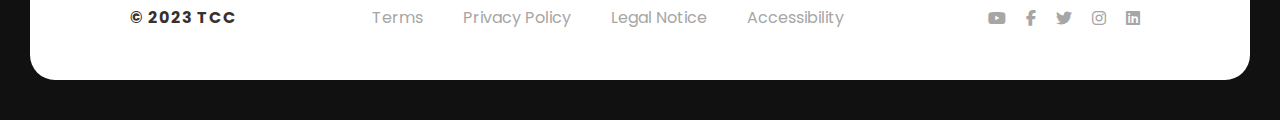
==== commit 685f5e1f: "changes" ====
--- a/index.html
+++ b/index.html
@@ -188,8 +188,8 @@
                         <i class="fa-sharp fa-solid fa-suitcase"></i>
                         <p>2</p>
                     </div>
-                    <button class="
-                    btnorder">Book Now</button>
+                    <a href="booking.html"><button class="
+                    btnorder">Book Now</button></a>
                 </div>
             </div>
             <div class="image-column1">
--- a/carental.css
+++ b/carental.css
@@ -114,6 +114,31 @@
     margin-top: 40px;
 }
 
+.btn:hover{
+    background-color: #d0b792;
+    border: 0px;
+    border-radius: 10px;
+    padding: 10px 20px 10px 20px;
+    margin-top: 40px;
+    cursor: pointer;
+}
+
+.btnorder{
+    background-color: #FFC977;
+    border: 0px;
+    border-radius: 10px;
+    padding: 10px 20px 10px 20px;
+}
+
+
+.btnorder:hover{
+    background-color: #d0b792;
+    border: 0px;
+    border-radius: 10px;
+    padding: 10px 20px 10px 20px;
+    cursor: pointer;
+}
+
 .btn p{
     color: #111111;
     font-weight: 300px;
@@ -600,6 +625,7 @@
         margin-top: 20px;
         margin-bottom: 40px;
     }
+    
     
     .btn p{
         color: #111111;
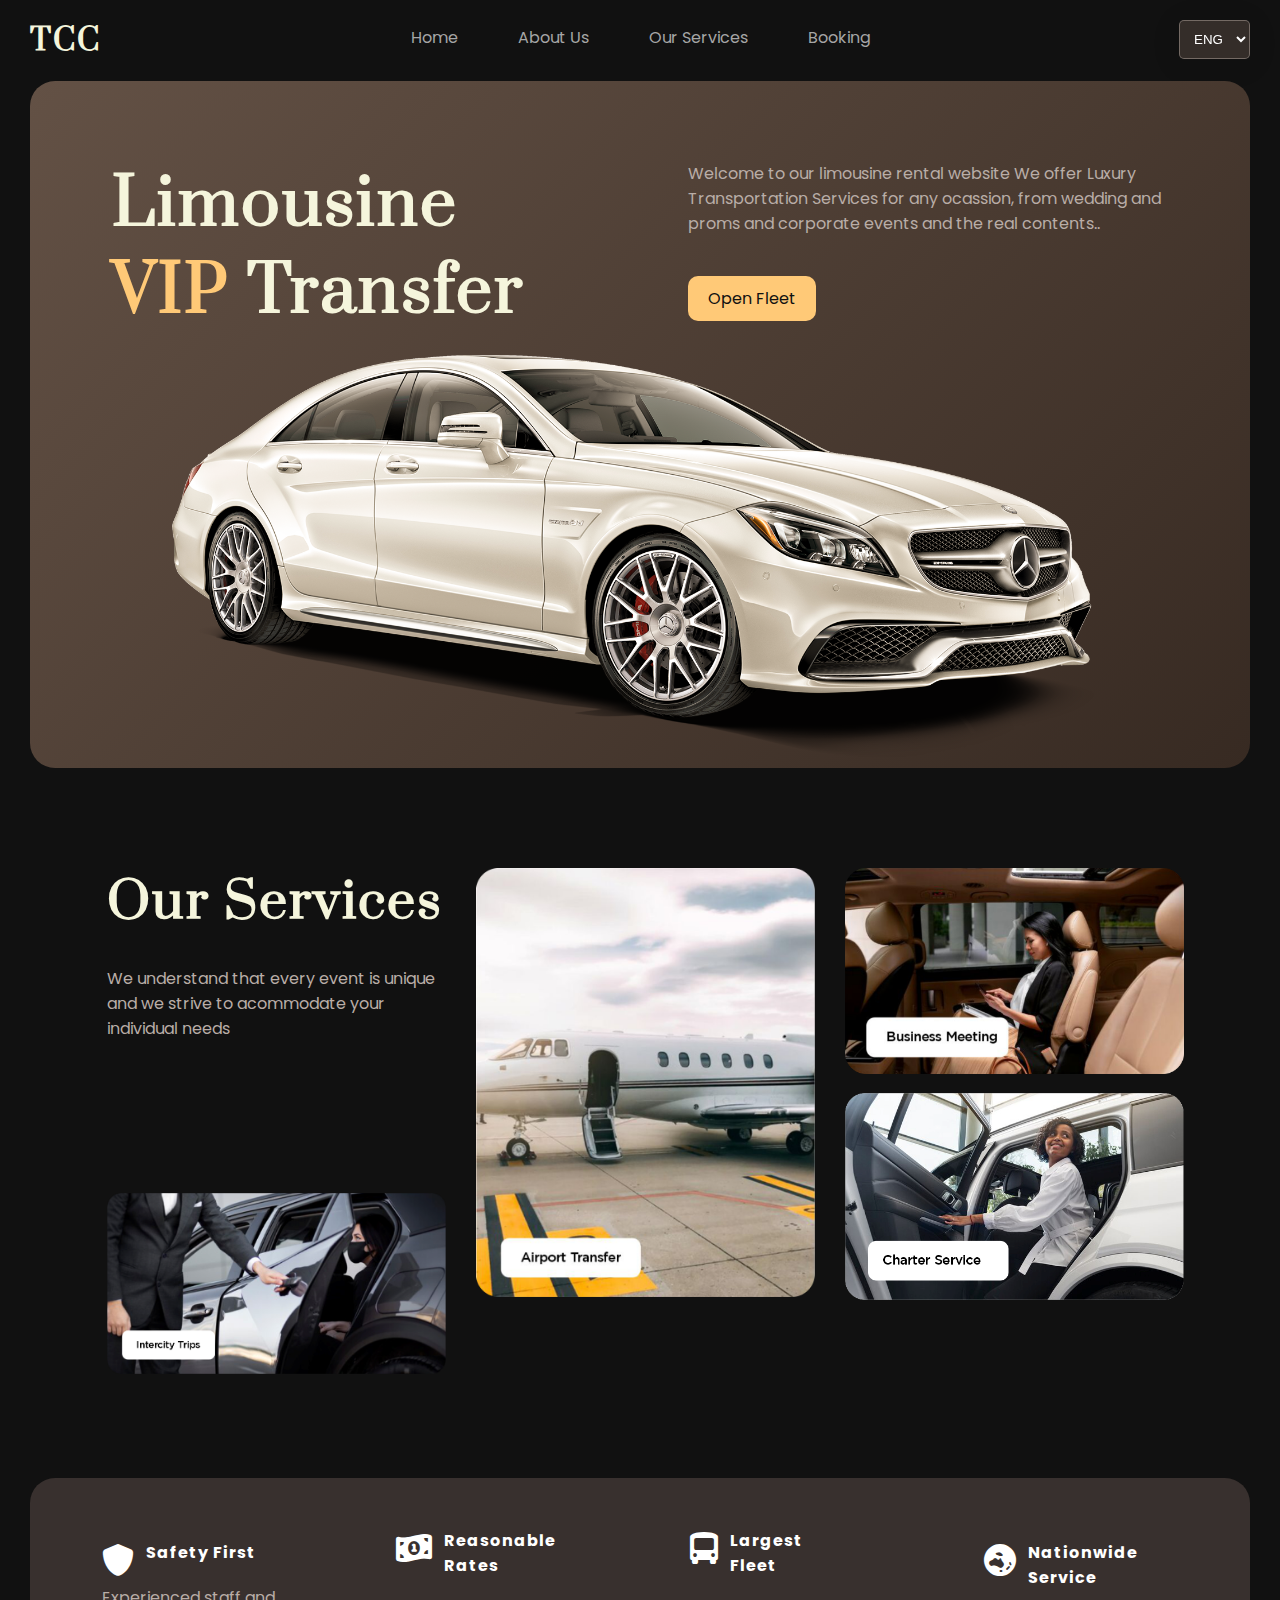
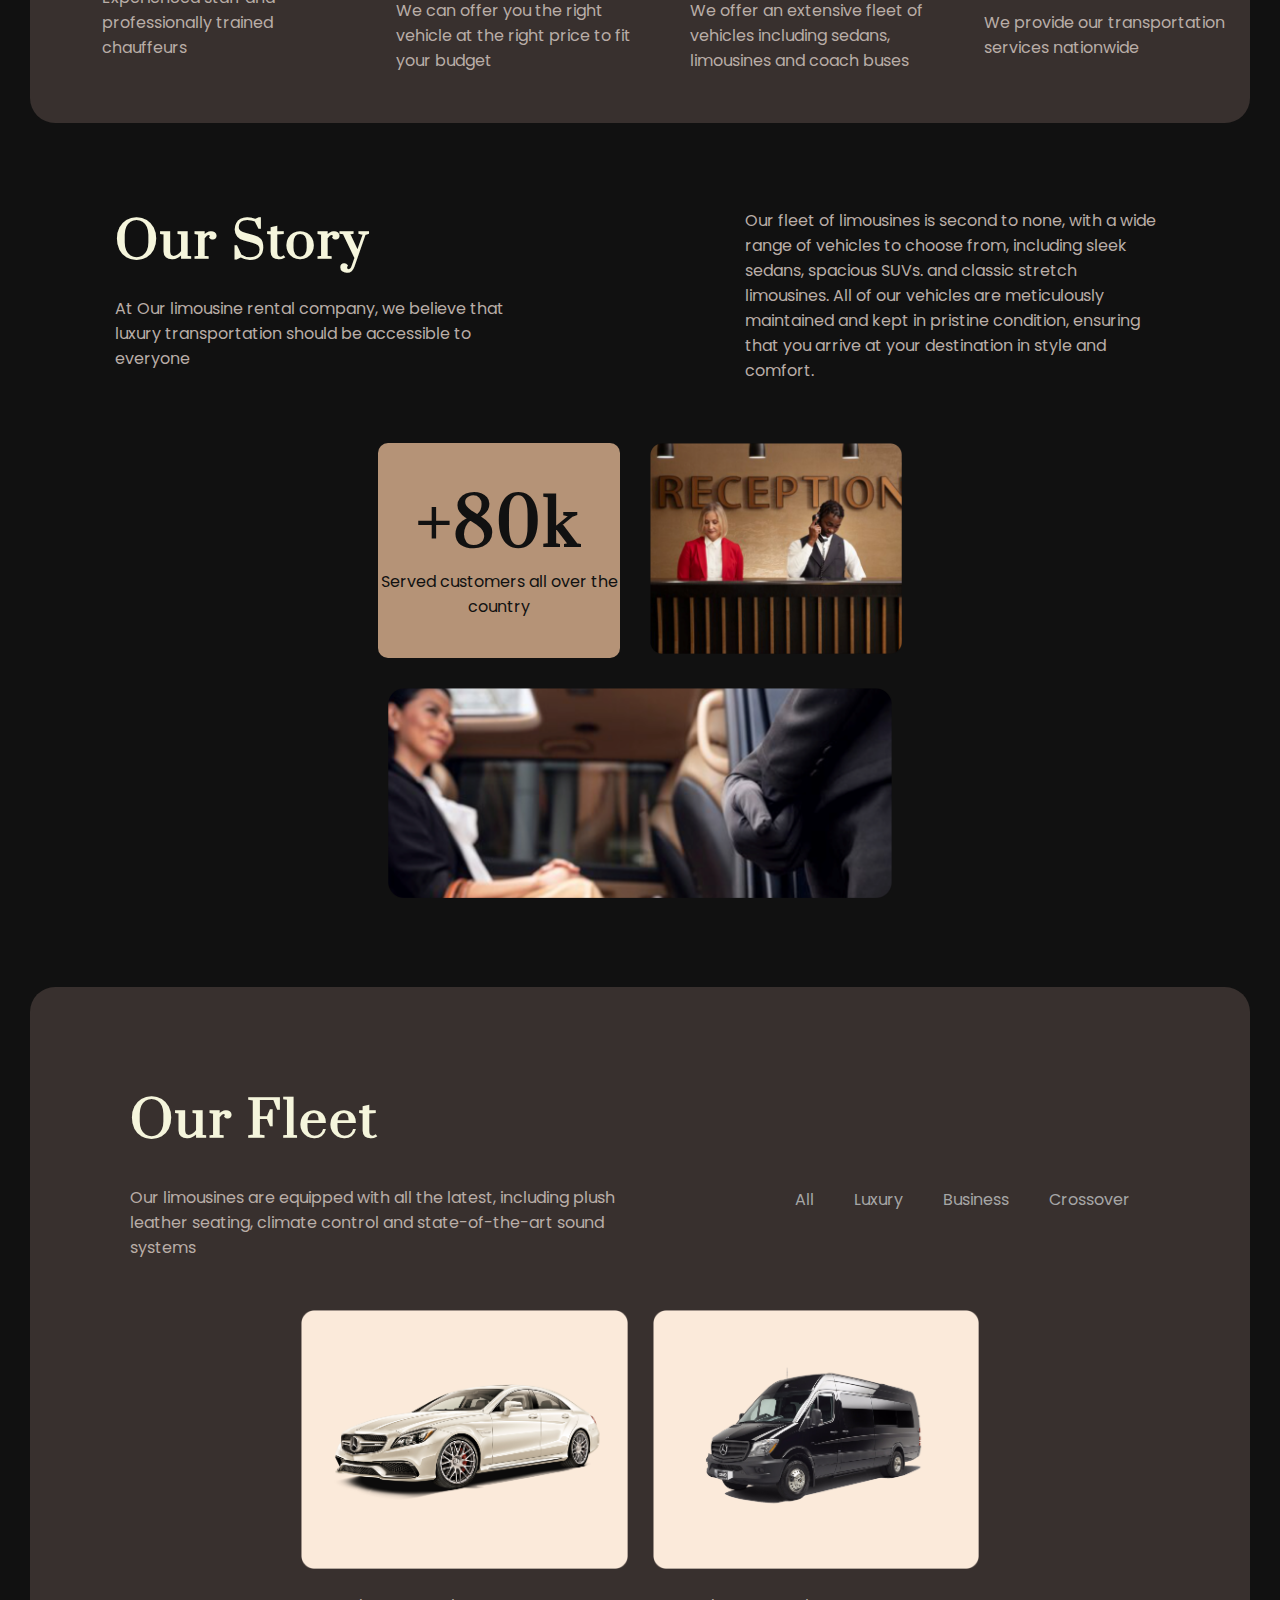
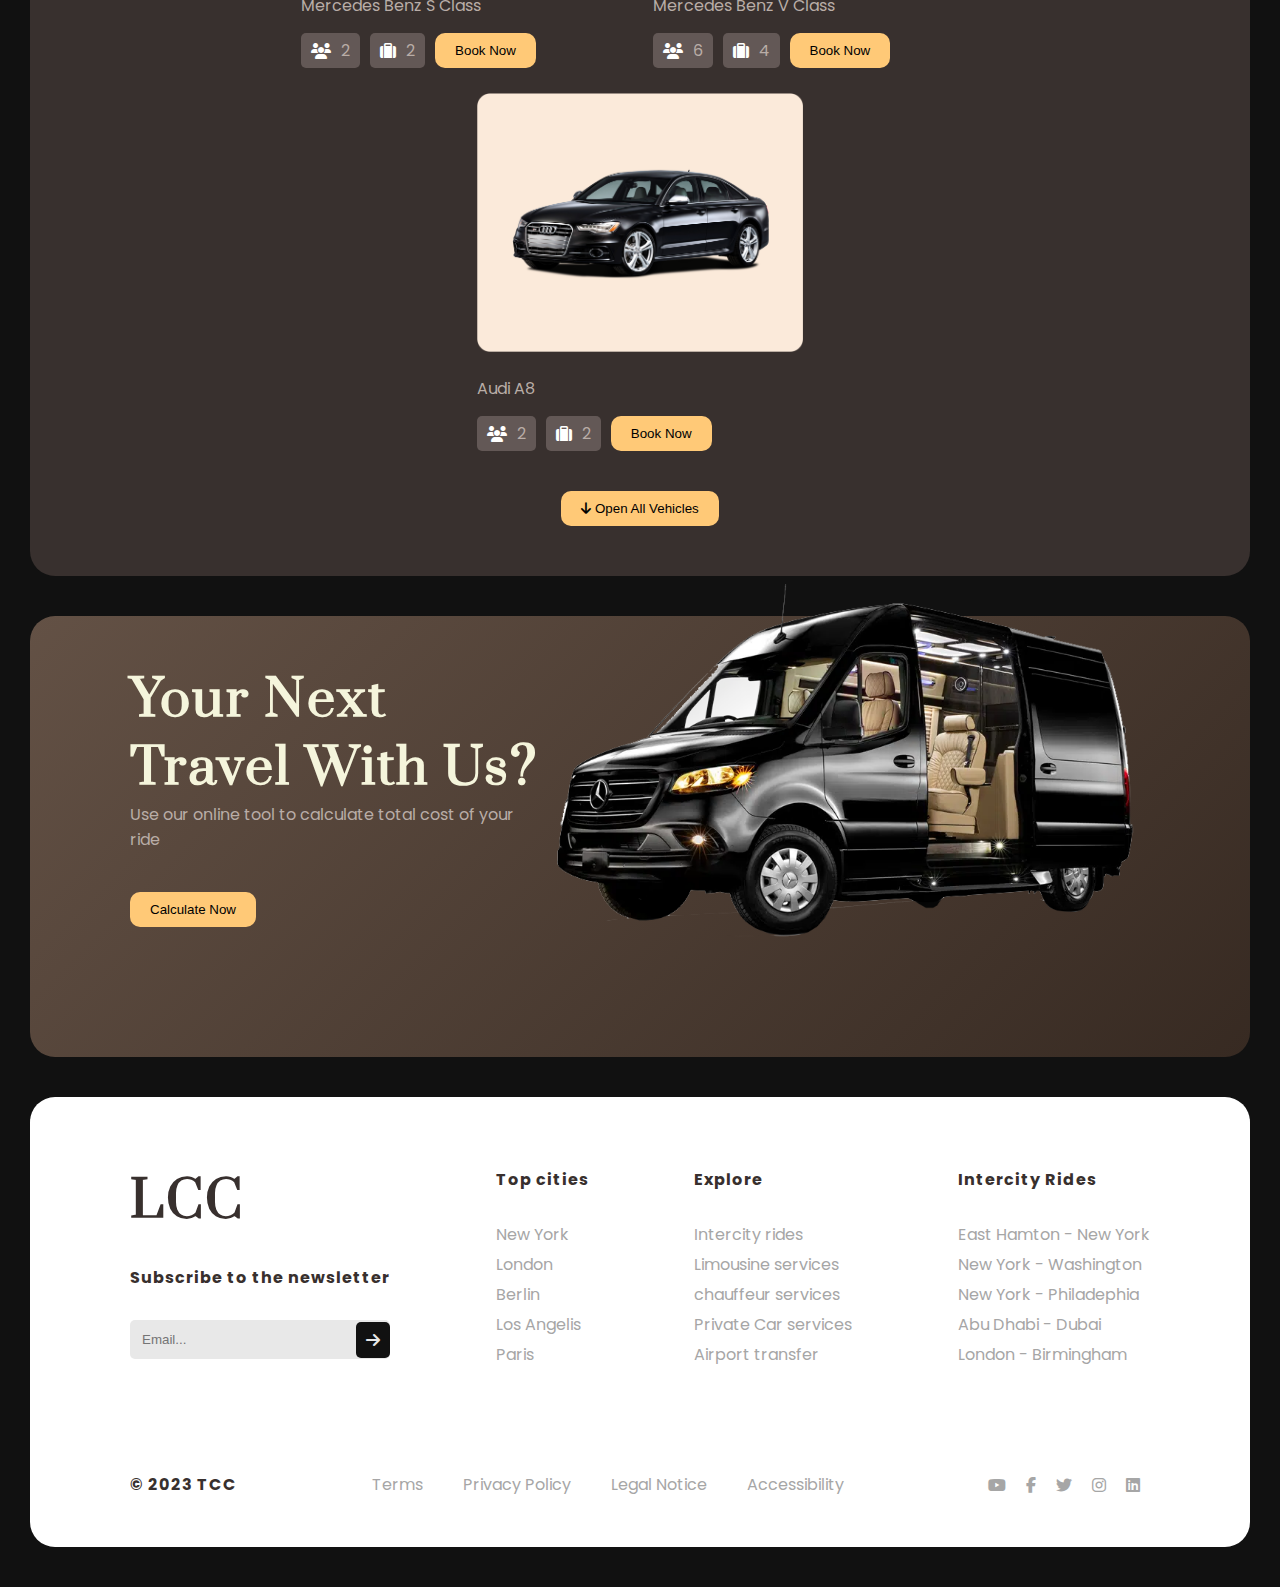
==== commit 5f68e848: "calender" ====
--- a/index.html
+++ b/index.html
@@ -48,7 +48,7 @@
         <div class="cardiv">
             <img src="images/benz.png" style="margin-top: -10px; width: 80%;">
         </div>
-        <div class="subheader">
+        <!-- <div class="subheader">
             <div class="subheader-nav">
                 <ul class="subheader-item">
                     <p>Pick Up Address</p>
@@ -71,7 +71,7 @@
                     <p style="color: black;">Book Now</p>
                 </div>
             </div>
-        </div>
+        </div> -->
     </div>
     <div class="our-services">
         <div class="services-row1">
--- a/carental.css
+++ b/carental.css
@@ -74,7 +74,7 @@
     backdrop-filter: blur(9px);
     -webkit-backdrop-filter: blur(9px);
     border: 1px solid rgba(198, 184, 177, 0.44);
-    color: #FAEFE8;
+    color: white;
 }
 
 .hero-section{
@@ -622,7 +622,7 @@
         background-color: #FFC977;
         border-radius: 10px;
         padding: 10px 20px 10px 20px;
-        margin-top: 20px;
+        margin-top: 40px;
         margin-bottom: 40px;
     }
     
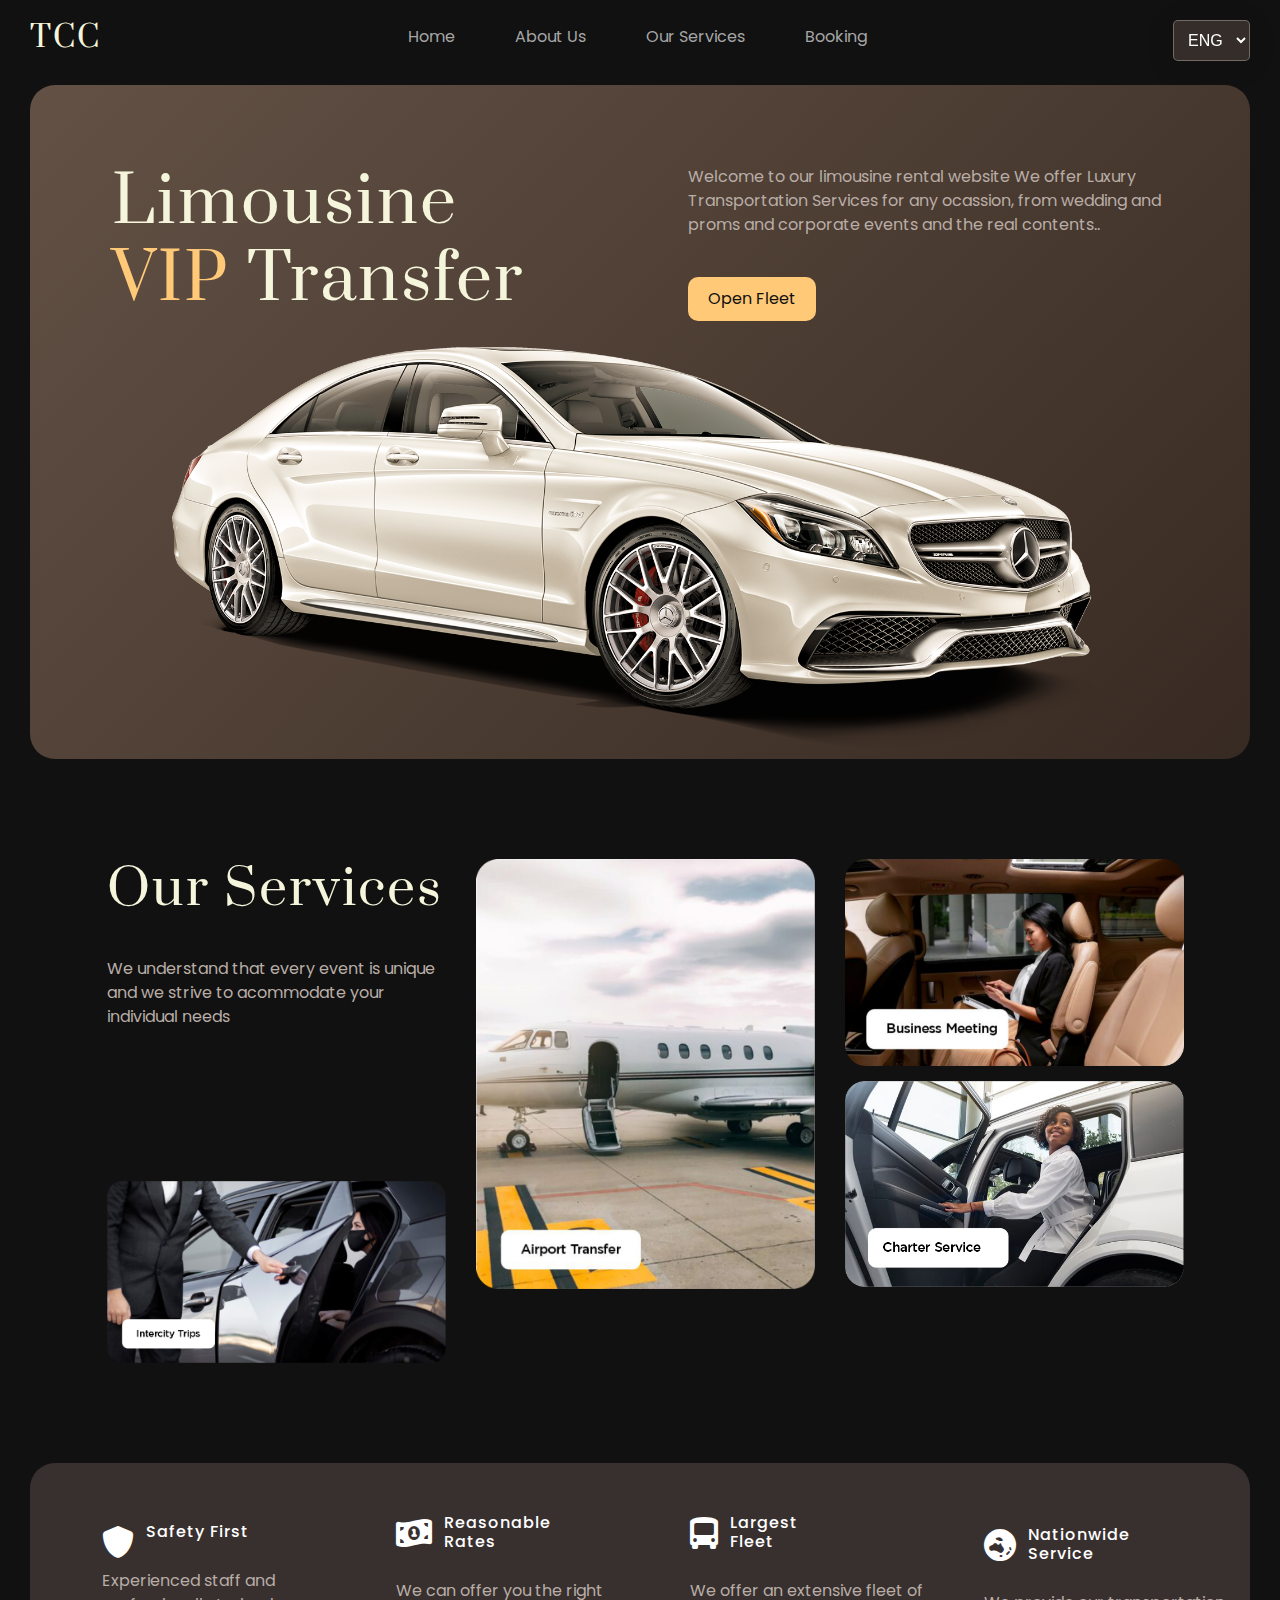
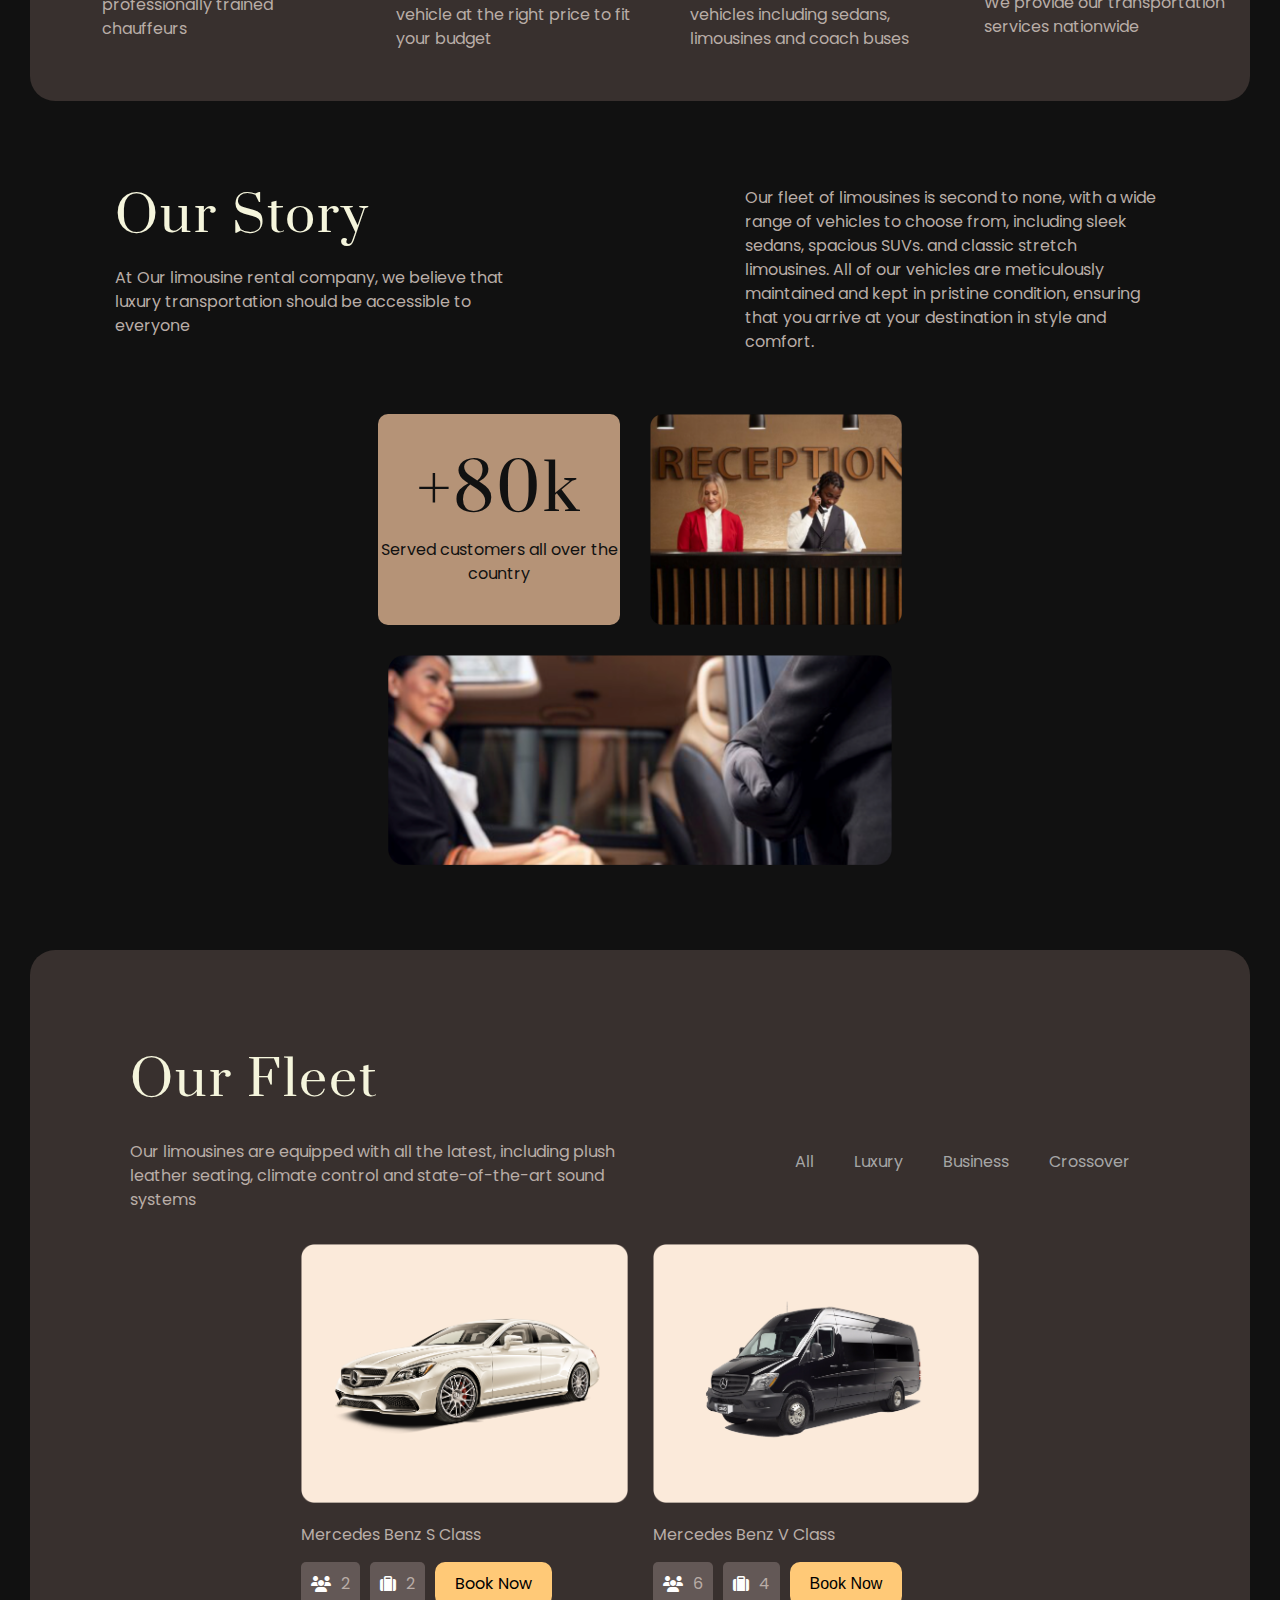
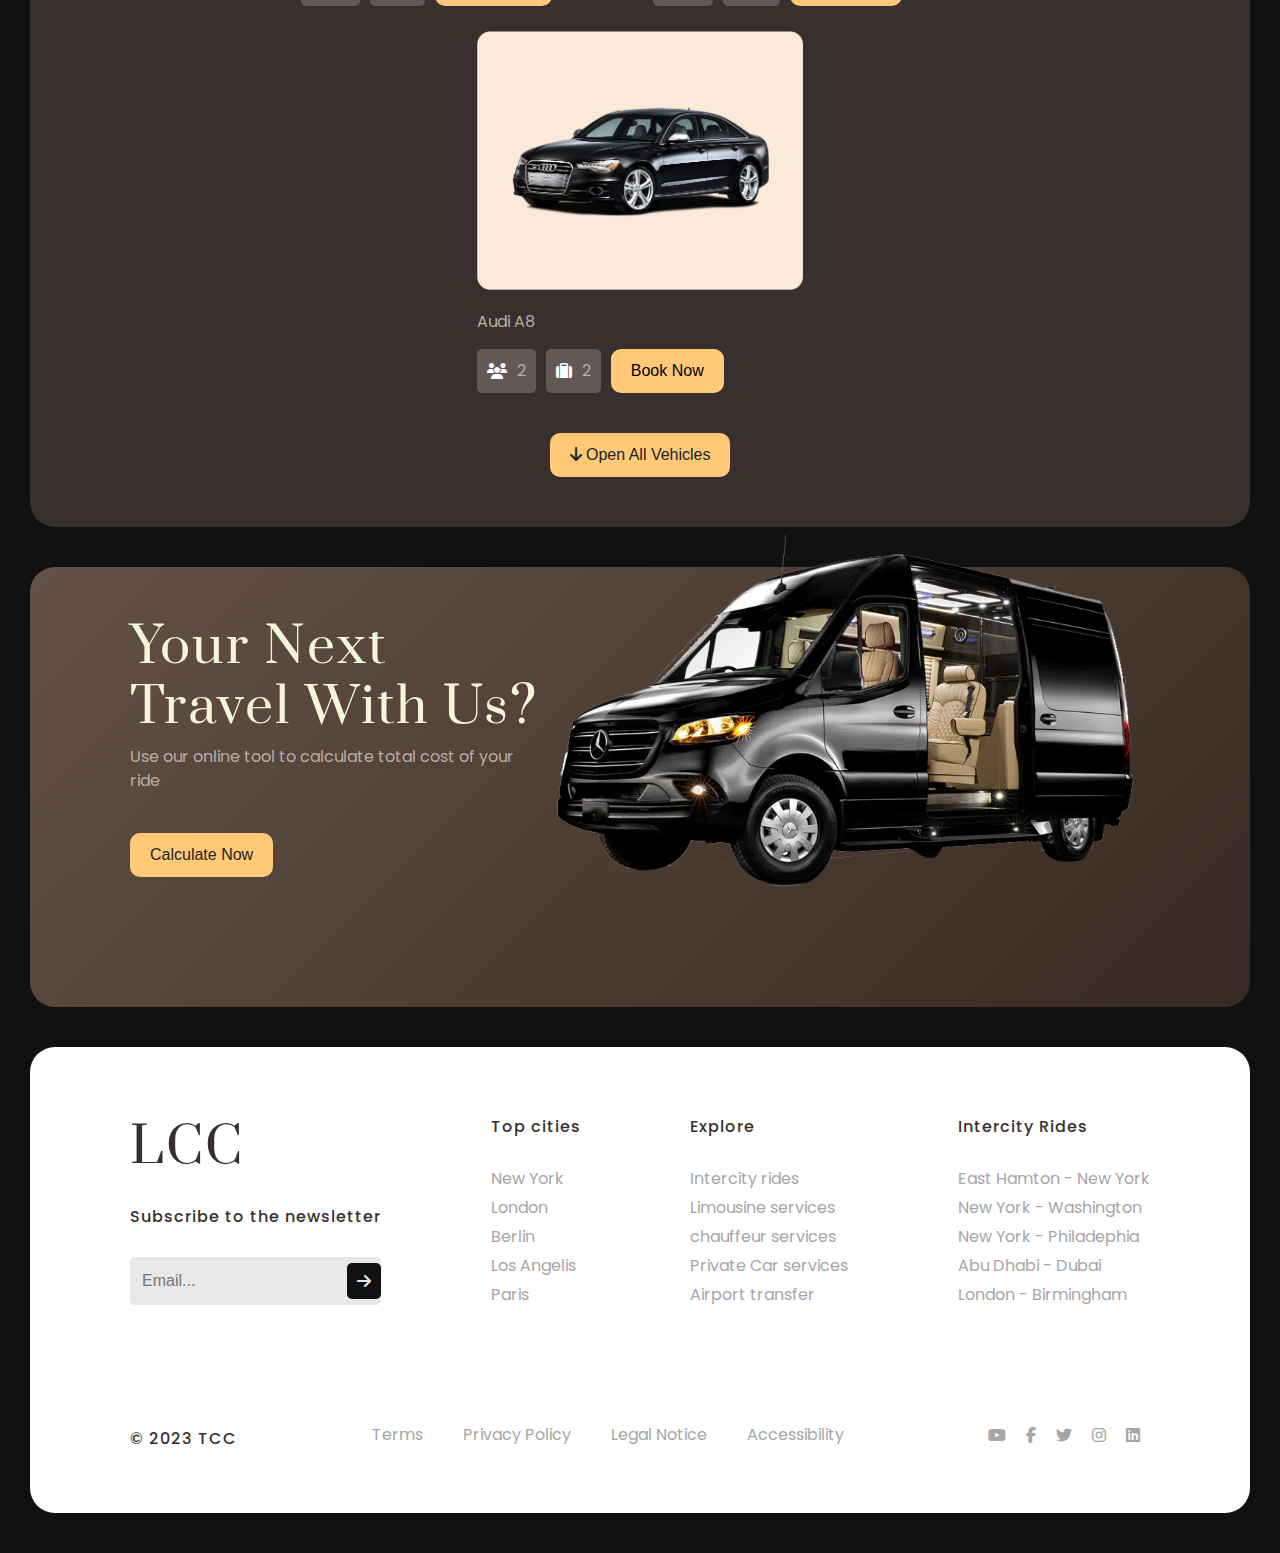
==== commit 7fc2e0ba: "changes" ====
--- a/index.html
+++ b/index.html
@@ -8,6 +8,7 @@
     rel="stylesheet"
     href="https://cdnjs.cloudflare.com/ajax/libs/animate.css/4.1.1/animate.min.css"
   />
+  <link rel="stylesheet" href="calendar/css/bootstrap.min.css">
     <link rel="stylesheet" href="carental.css">
     <link rel="stylesheet" href="https://cdnjs.cloudflare.com/ajax/libs/font-awesome/6.4.0/css/all.min.css">
 </head>
@@ -29,7 +30,37 @@
                     <option value="FRN">FRN</option>
                   </select>
             </div>
-        </nav>     
+        </nav>
+        <div class="mobile-nav">
+            <nav class="navbar navbar-expand-lg navbar-light bg-light">
+                <a class="navbar-brand" href="#"><h2 style="font-size:30px; margin-bottom: -20px;">TCC</h2></a>
+                <button class="navbar-toggler" type="button" data-toggle="collapse" data-target="#navbarTogglerDemo02" aria-controls="navbarTogglerDemo02" aria-expanded="false" aria-label="Toggle navigation">
+                  <span class="navbar-toggler-icon"></span>
+                </button>   
+                <div class="collapse navbar-collapse" id="navbarTogglerDemo02">
+                  <ul class="navbar-nav mr-auto mt-2 mt-lg-0">
+                    <li class="mobile-nav-item">
+                      <a class="nav-link" href="#" style="margin-top: 20px;">Home</a>
+                    </li>
+                    <li class="mobile-nav-item">
+                        <a class="nav-link" href="#">About Us</a>
+                      </li>
+                      <li class="mobile-nav-item">
+                        <a class="nav-link" href="#">Our Services</a>
+                      </li>
+                      <li class="mobile-nav-item">
+                        <a class="nav-link" href="#">Booking</a>
+                      </li>
+                  </ul>
+                  <div class="lang-container" style="margin-left: 20px;margin-bottom: 20px;">
+                    <select name="language" id="language">
+                        <option value="ENG">ENG</option>
+                        <option value="FRN">FRN</option>
+                      </select>
+                </div>
+                </div>
+              </nav>
+        </div>     
     </header>
     <div class="hero-section">
         <div class="herocontent">
@@ -160,7 +191,7 @@
     </div>
     <div class="our-fleet">
         <div class="our-fleet-header">
-            <div class="our-fleet-text">
+            <div class="our-fleet-text" style="margin-bottom: 2em;">
                 <h2>Our Fleet</h2>
                 <p>Our limousines are equipped with all the latest, including plush
                     leather seating, climate control and state-of-the-art sound systems
@@ -304,5 +335,7 @@
         </div>
     </div>
 </body>
+<script src="https://cdn.jsdelivr.net/npm/jquery@3.5.1/dist/jquery.slim.min.js" integrity="sha384-DfXdz2htPH0lsSSs5nCTpuj/zy4C+OGpamoFVy38MVBnE+IbbVYUew+OrCXaRkfj" crossorigin="anonymous"></script>
+<script src="https://cdn.jsdelivr.net/npm/bootstrap@4.6.2/dist/js/bootstrap.bundle.min.js" integrity="sha384-Fy6S3B9q64WdZWQUiU+q4/2Lc9npb8tCaSX9FK7E8HnRr0Jz8D6OP9dO5Vg3Q9ct" crossorigin="anonymous"></script>
 <script src="carental.js"></script>
 </html>--- a/carental.css
+++ b/carental.css
@@ -19,6 +19,7 @@
     color: #B9ADA7;
     font-family: 'Poppins', sans-serif;
     font-size: 16px;
+    margin-bottom: 0rem !important;
 }
 
 a{
@@ -142,6 +143,8 @@
 .btn p{
     color: #111111;
     font-weight: 300px;
+    margin-bottom: 0px !important;
+    padding-bottom: 0px !important;
 }
 
 span{
@@ -556,7 +559,25 @@
     padding: 10px;
 }
 
-
+.mobile-nav{
+    display: none;
+}
+
+button{
+    border: 0px !important;
+    outline: none !important;
+}
+
+button :focus{
+    border: 0px !important;
+    outline: none !important;
+}
+
+.btn:focus,.btn:active {
+    outline: none !important;
+    box-shadow: none;
+ }
+ 
 @media only screen and (max-width: 768px) {
     body{
         background-color: #111111;
@@ -1064,4 +1085,27 @@
     padding: 10px;
 }
 
+.mobile-nav{
+    display: block;
+    position: fixed;
+    width: 100%;
+    margin-top: 0px;
+    z-index: 999;
+ }
+
+ .navbar{
+    background-color: #111111 !important;
+    color: white;
+ }
+
+ .navbar a {
+    color: #A6A6A6 !important;
+    margin-left: 20px;
+    padding-bottom: 20px;
+ }
+
+ .navbar-toggler{
+    color: #B9ADA7;
+    background-color: white;
+ }
 }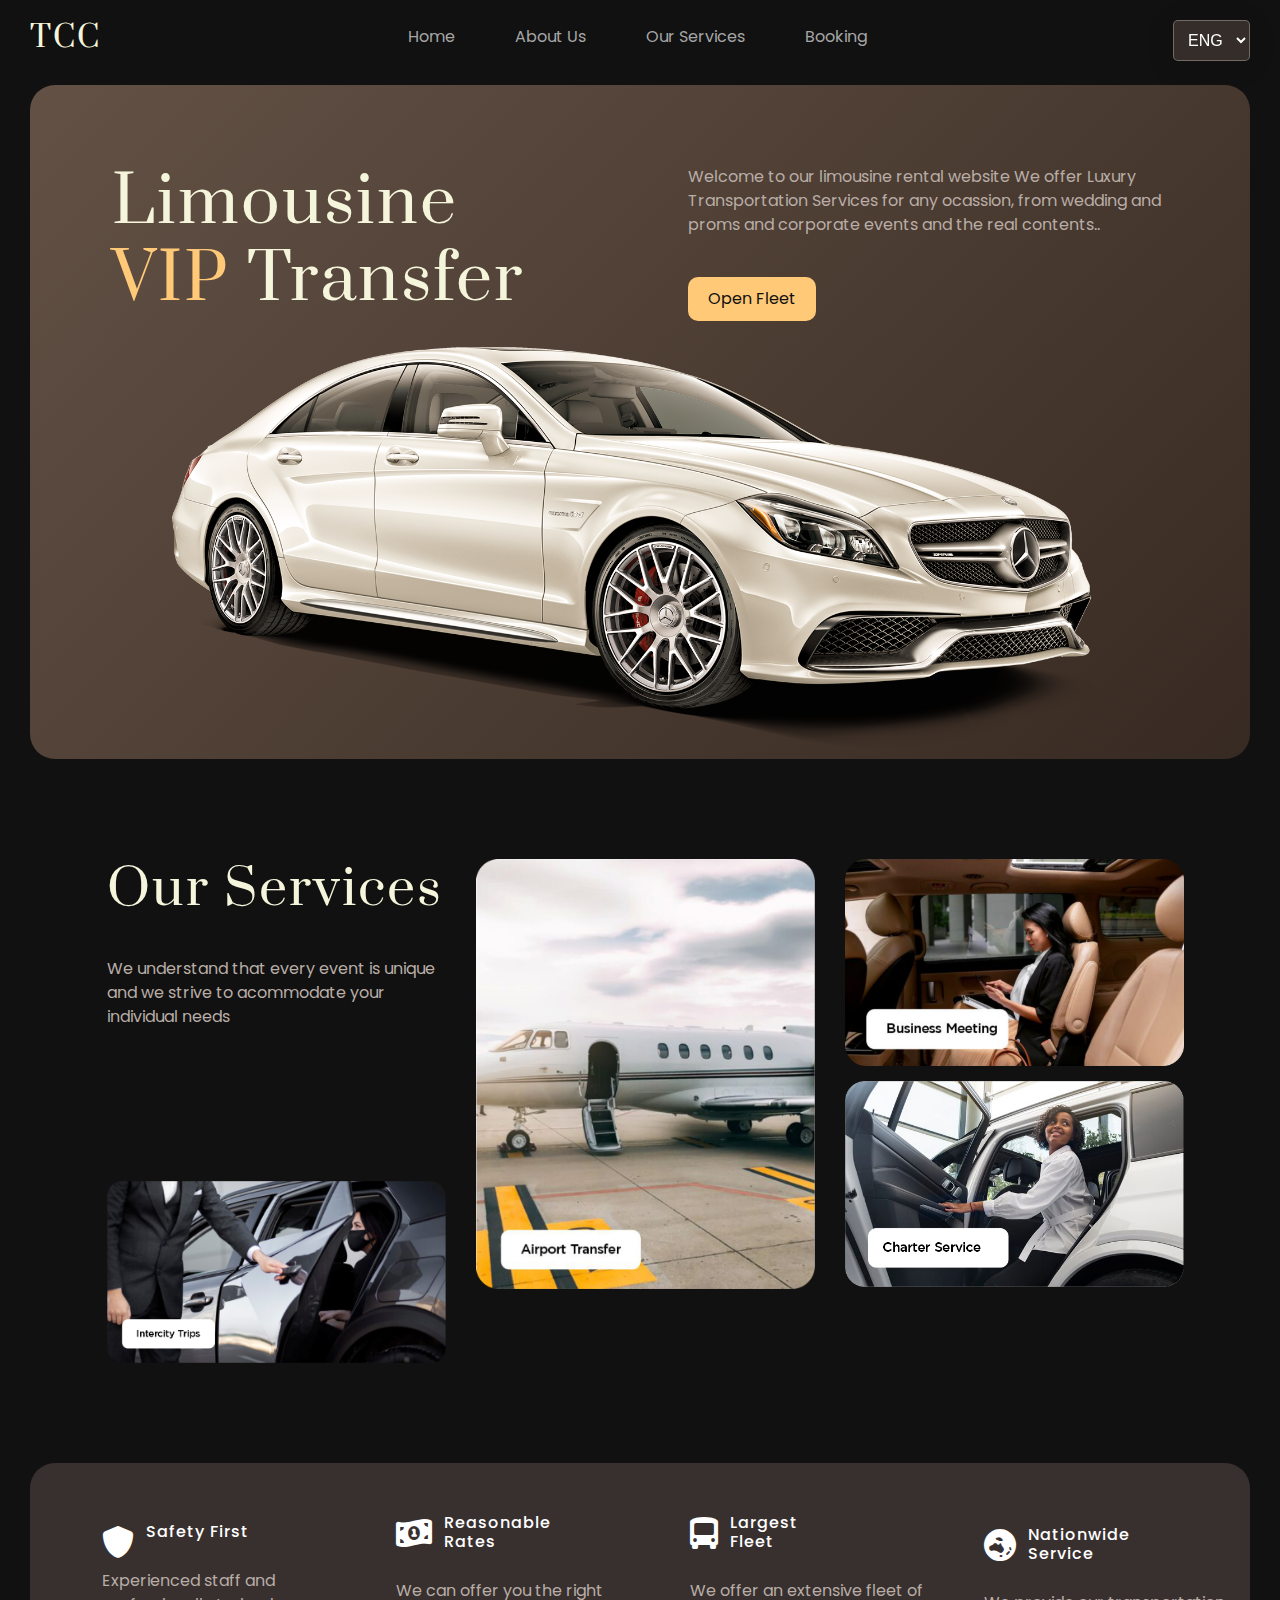
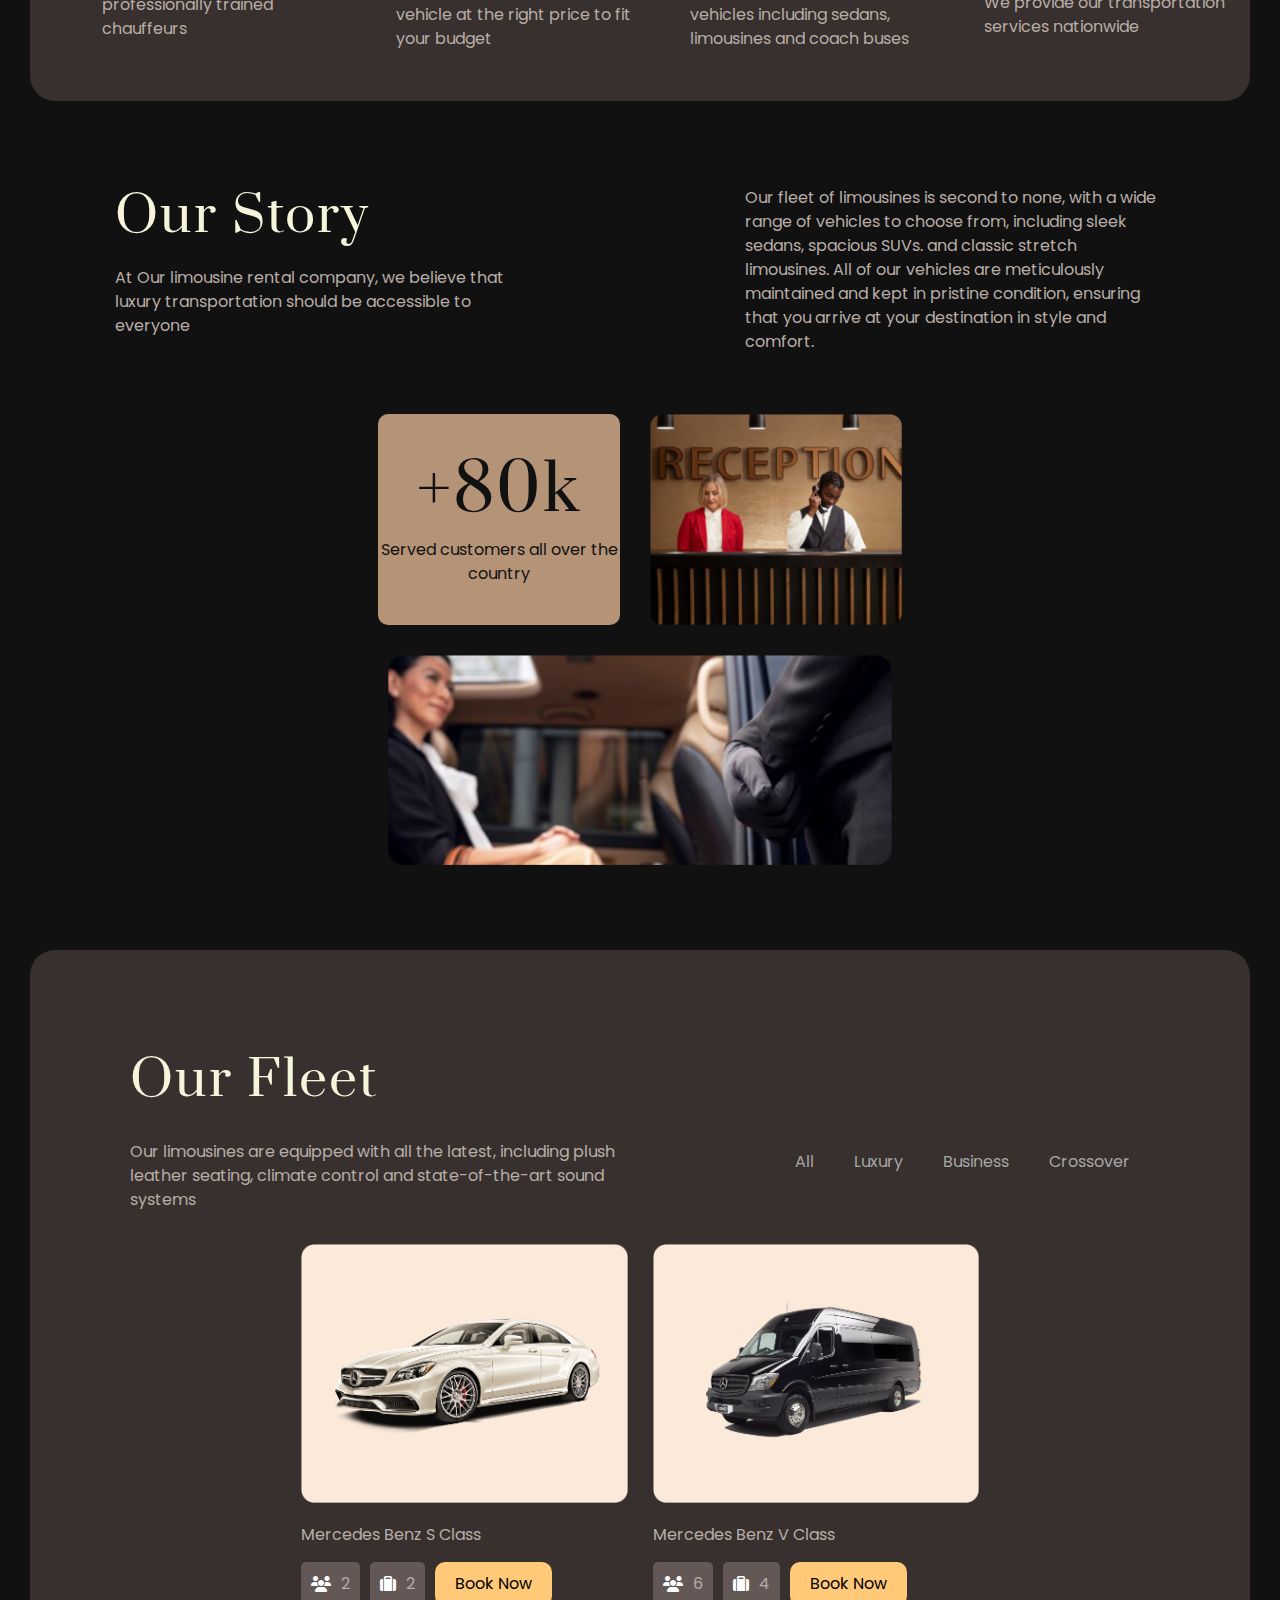
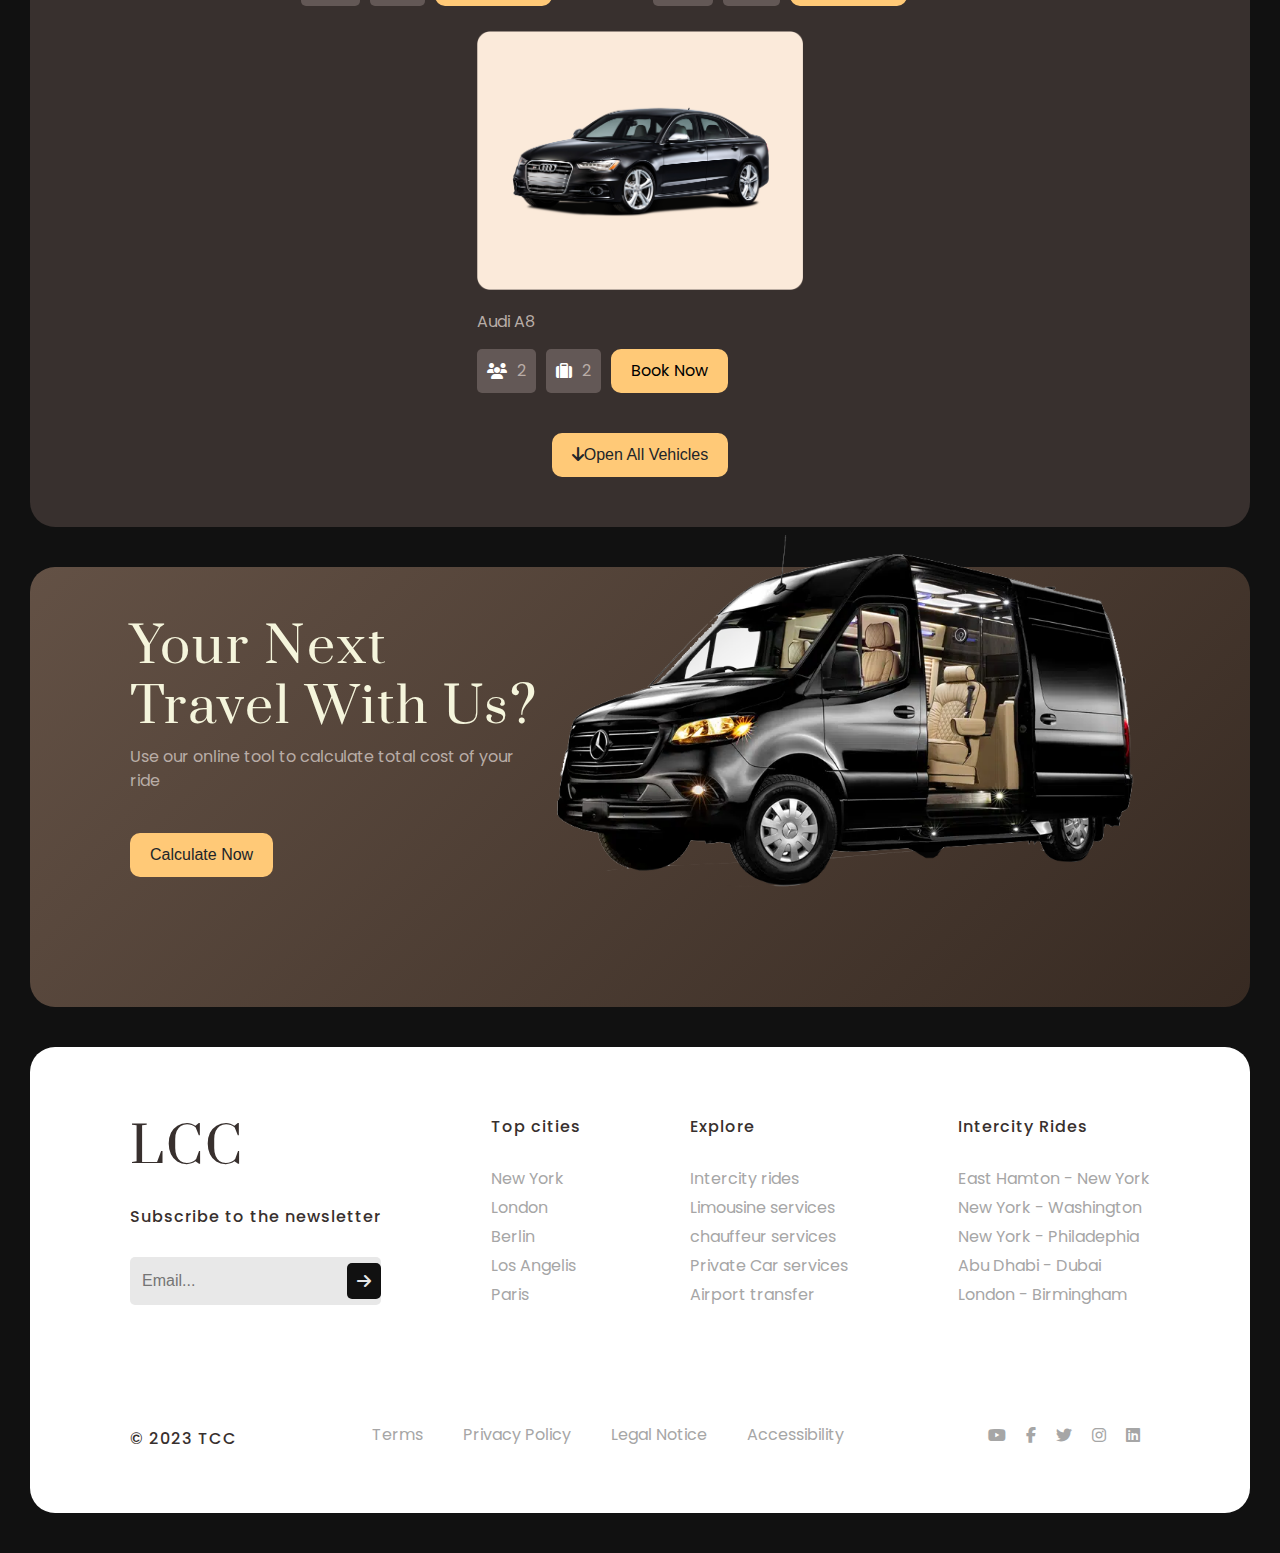
==== commit b6405651: "changes" ====
--- a/index.html
+++ b/index.html
@@ -22,7 +22,7 @@
                 <li class="nav-item"><a href="#">Home</a></li>
                 <li class="nav-item"><a href="#">About Us</a></li>
                 <li class="nav-item"><a href="#">Our Services</a></li>
-                <li class="nav-item"><a href="#">Booking</a></li>
+                <li class="nav-item"><a href="booking.html">Booking</a></li>
             </ul>
             <div class="lang-container">
                 <select name="language" id="language">
@@ -235,8 +235,8 @@
                         <i class="fa-sharp fa-solid fa-suitcase"></i>
                         <p>4</p>
                     </div>
-                    <button class="
-                    btnorder">Book Now</button>
+                    <a href="booking.html"><button class="
+                        btnorder">Book Now</button></a>
                 </div>
             </div>
             <div class="image-column1">
@@ -251,13 +251,13 @@
                         <i class="fa-sharp fa-solid fa-suitcase"></i>
                         <p>2</p>
                     </div>
-                    <button class="
-                    btnorder">Book Now</button>
+                    <a href="booking.html"><button class="
+                        btnorder">Book Now</button></a>
                 </div>
             </div>
         </div>
         <div class="openall-btn">
-            <button class="btn"><i class="fa-solid fa-arrow-down"></i> Open All Vehicles</button>
+            <button class="btn"><i class="fa-solid fa-arrow-down"></i>Open All Vehicles</button>
         </div>
     </div>
     <div class="yournext-travel">
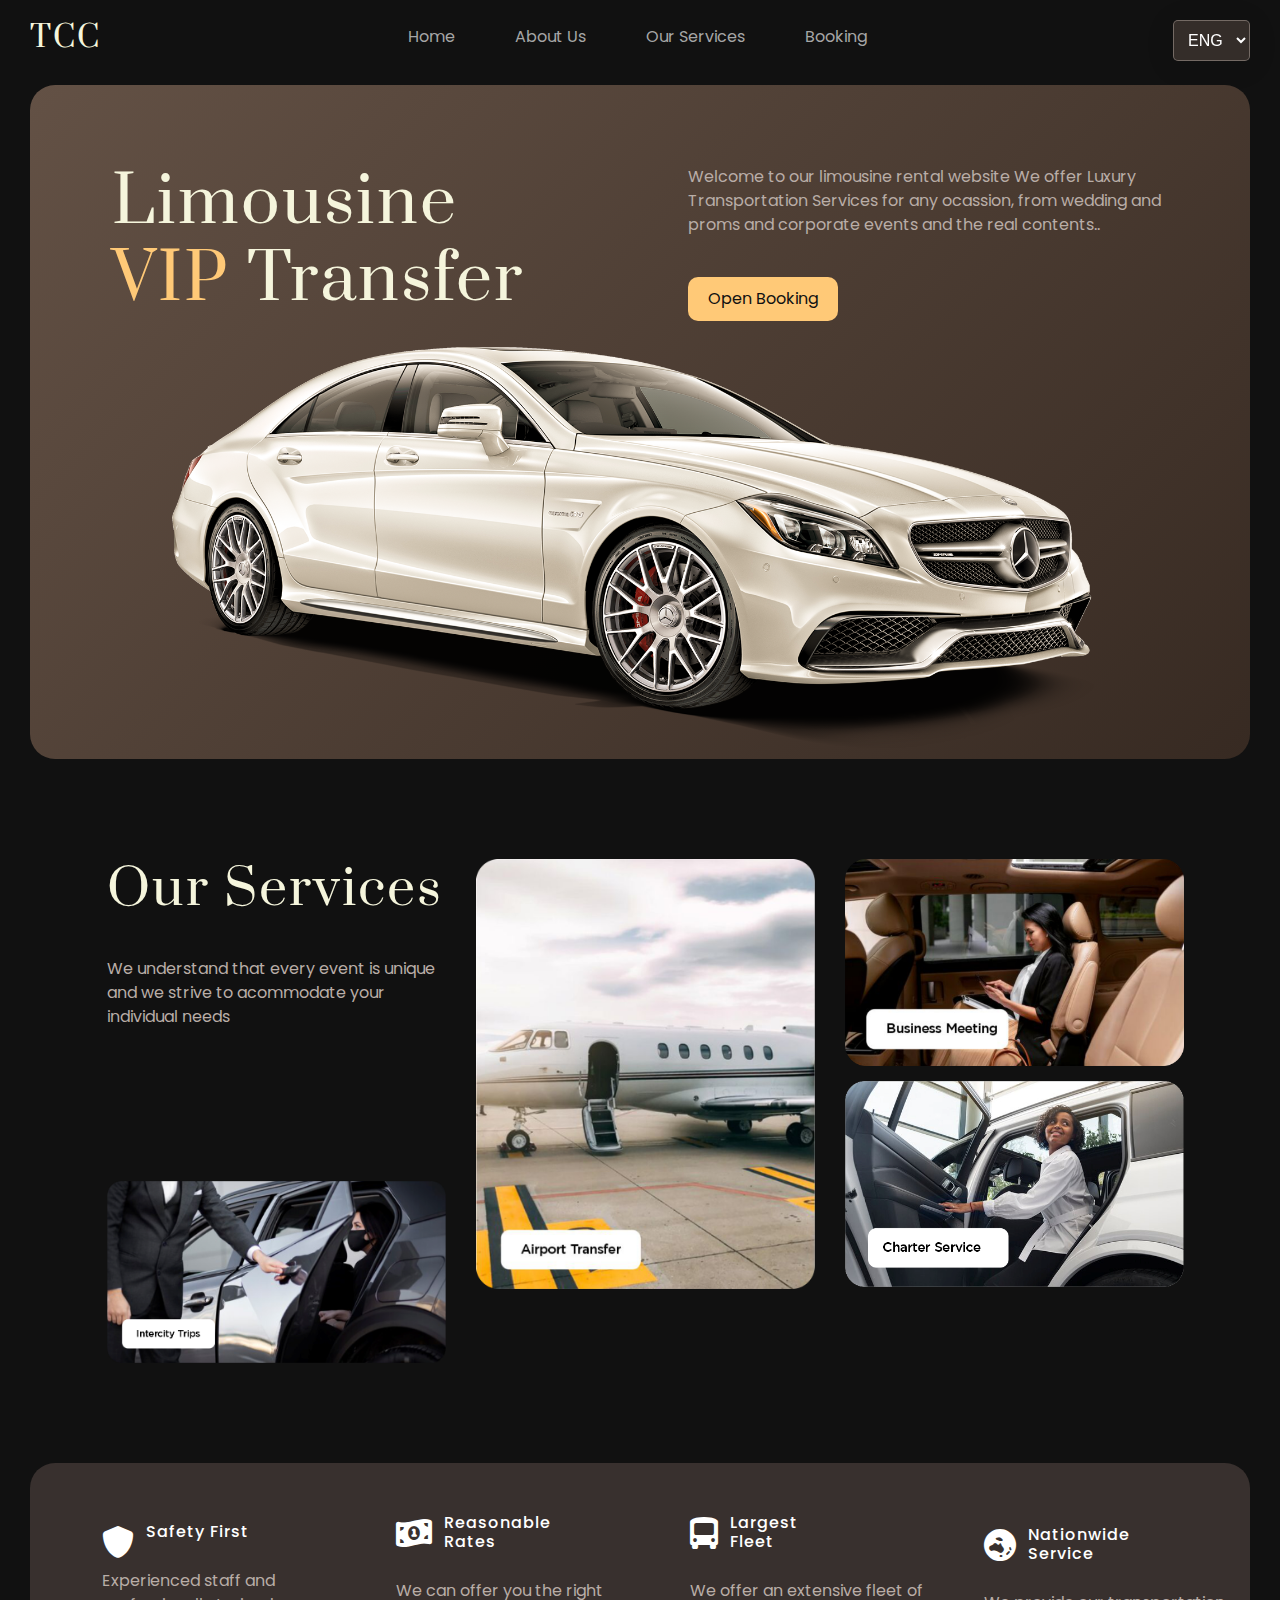
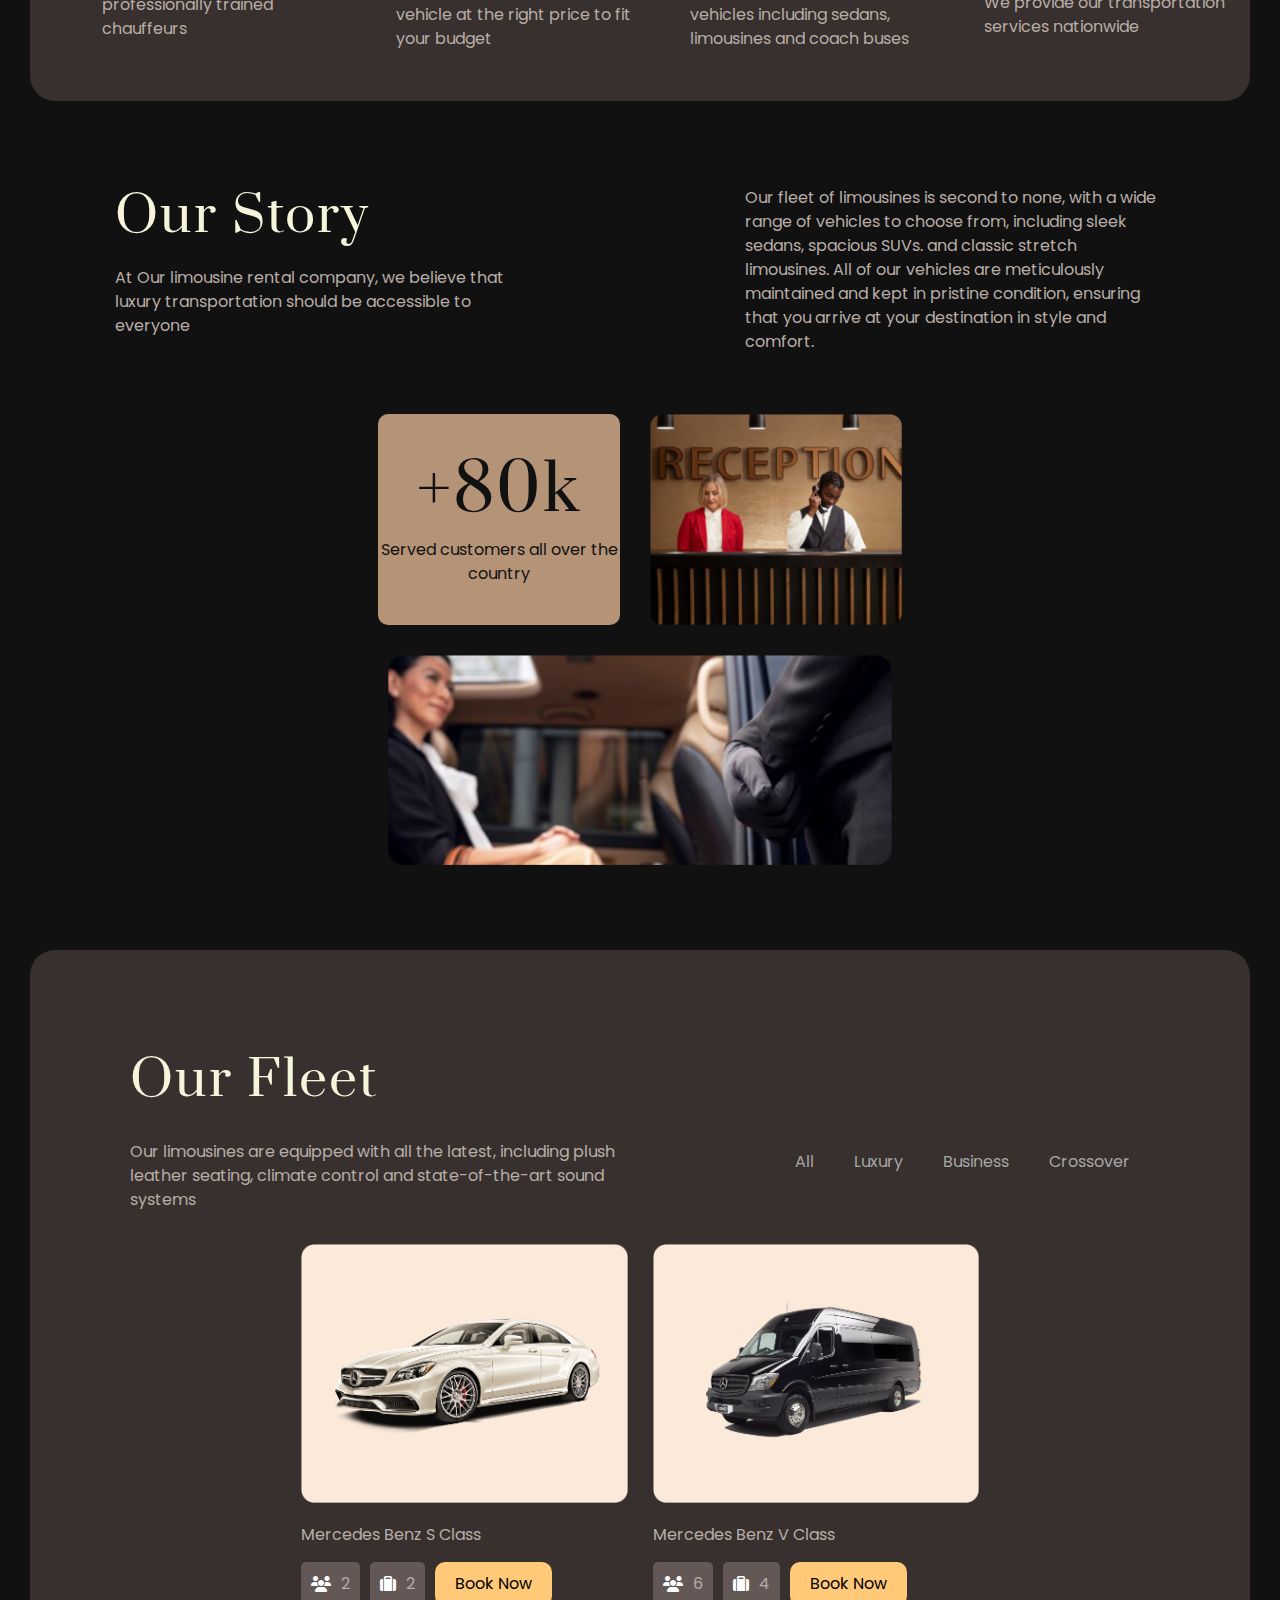
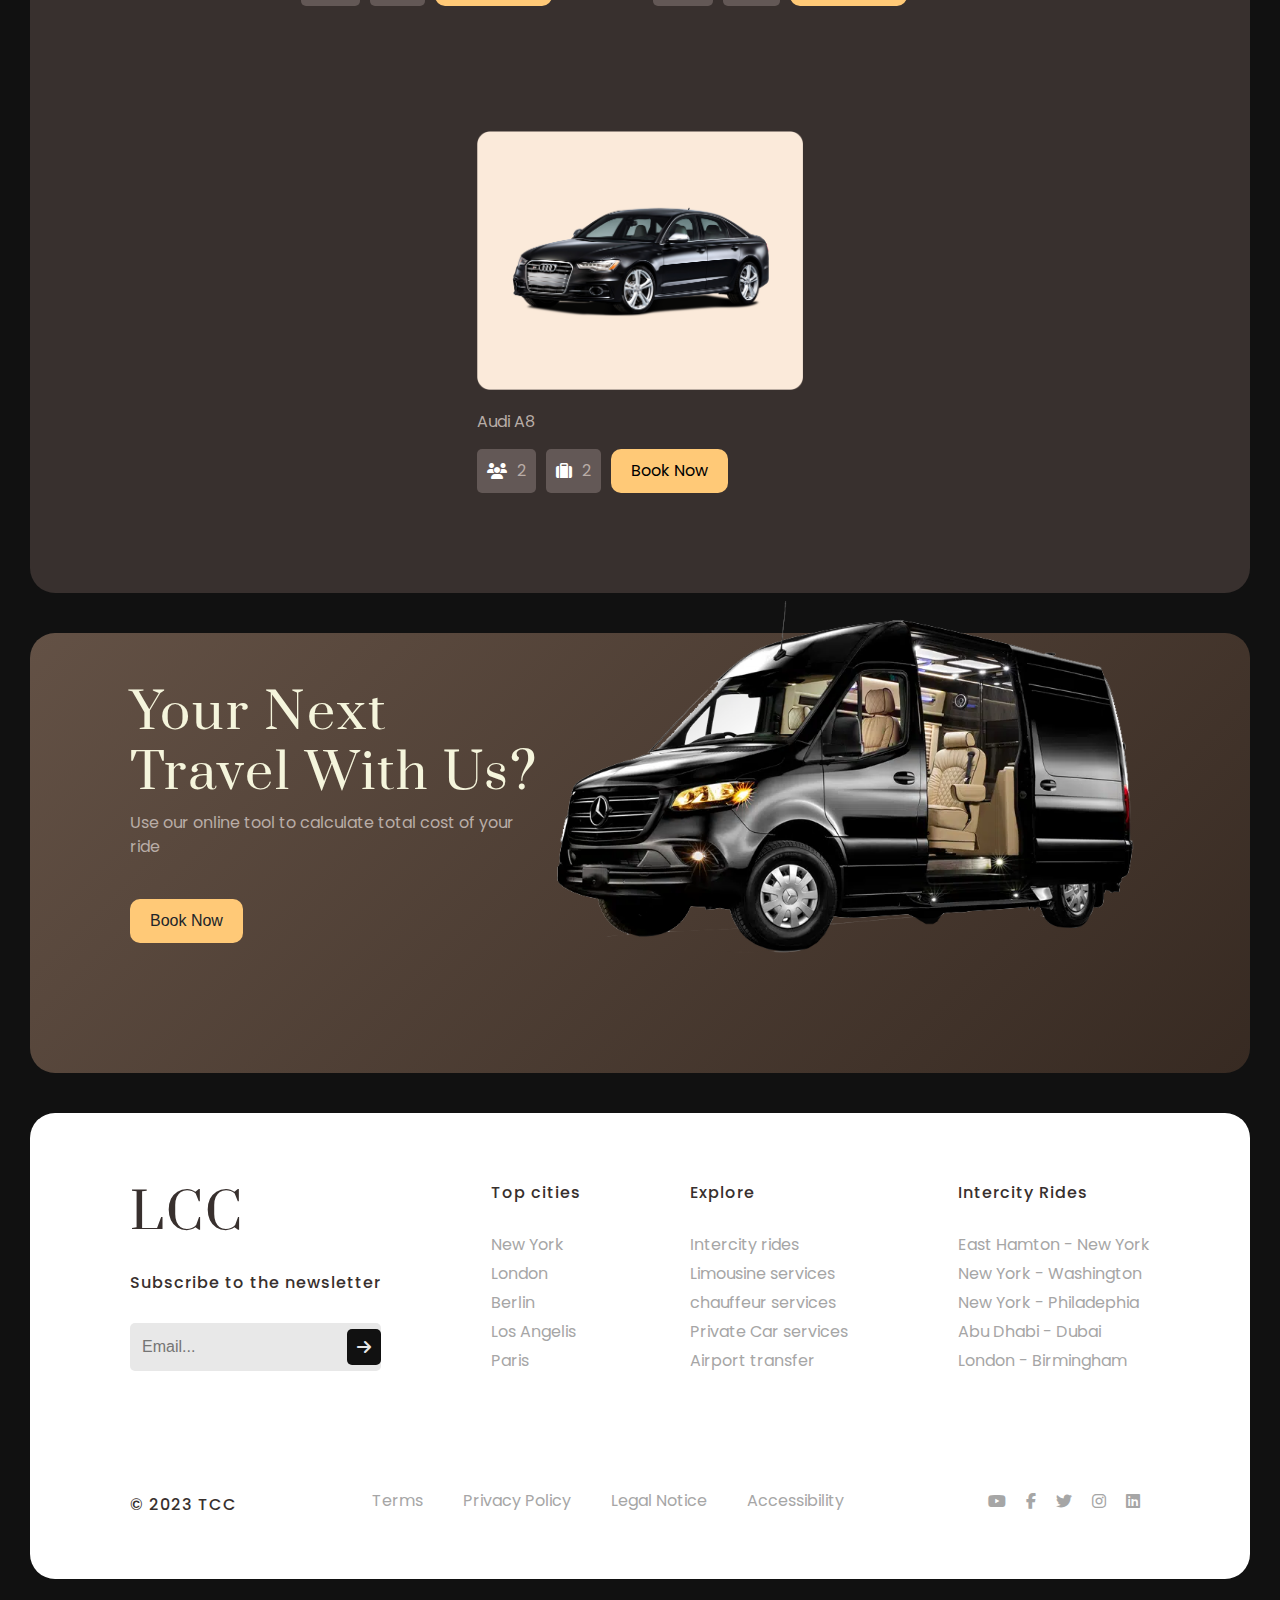
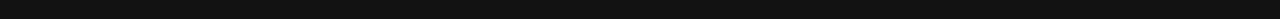
==== commit 0142999d: "changes" ====
--- a/index.html
+++ b/index.html
@@ -4,10 +4,7 @@
     <meta charset="UTF-8">
     <meta name="viewport" content="width=device-width, initial-scale=1.0">
     <title>Welcome to TCC</title>
-    <link
-    rel="stylesheet"
-    href="https://cdnjs.cloudflare.com/ajax/libs/animate.css/4.1.1/animate.min.css"
-  />
+    <link rel="stylesheet" href="https://cdnjs.cloudflare.com/ajax/libs/animate.css/4.1.1/animate.min.css"/>
   <link rel="stylesheet" href="calendar/css/bootstrap.min.css">
     <link rel="stylesheet" href="carental.css">
     <link rel="stylesheet" href="https://cdnjs.cloudflare.com/ajax/libs/font-awesome/6.4.0/css/all.min.css">
@@ -73,7 +70,7 @@
                     ocassion, from wedding and proms and corporate events
                     and the real contents..
                 </p>
-                <button class="btn"><p>Open Fleet</p></button>
+                <button class="btn"><p>Open Booking</p></button>
             </div>
         </div>
         <div class="cardiv">
@@ -256,15 +253,12 @@
                 </div>
             </div>
         </div>
-        <div class="openall-btn">
-            <button class="btn"><i class="fa-solid fa-arrow-down"></i>Open All Vehicles</button>
-        </div>
     </div>
     <div class="yournext-travel">
         <div class="yournext-travel-text">
             <h2>Your Next Travel With Us?</h2>
             <p>Use our online tool to calculate total cost of your ride</p>
-            <button class="btn">Calculate Now</button>
+            <button class="btn">Book Now</button>
         </div>
         <div class="younexttravel-img">
             <img src="images/van.png">
--- a/carental.css
+++ b/carental.css
@@ -418,6 +418,7 @@
 .fleet-btns{
     display: flex;
     margin-top: 15px;
+    margin-bottom: 100px;
 }
 
 .fleet-btn i{
@@ -928,6 +929,7 @@
 .fleet-btns{
     display: flex;
     margin-top: 15px;
+    margin-bottom: 0px;
 }
 
 .fleet-btn i{
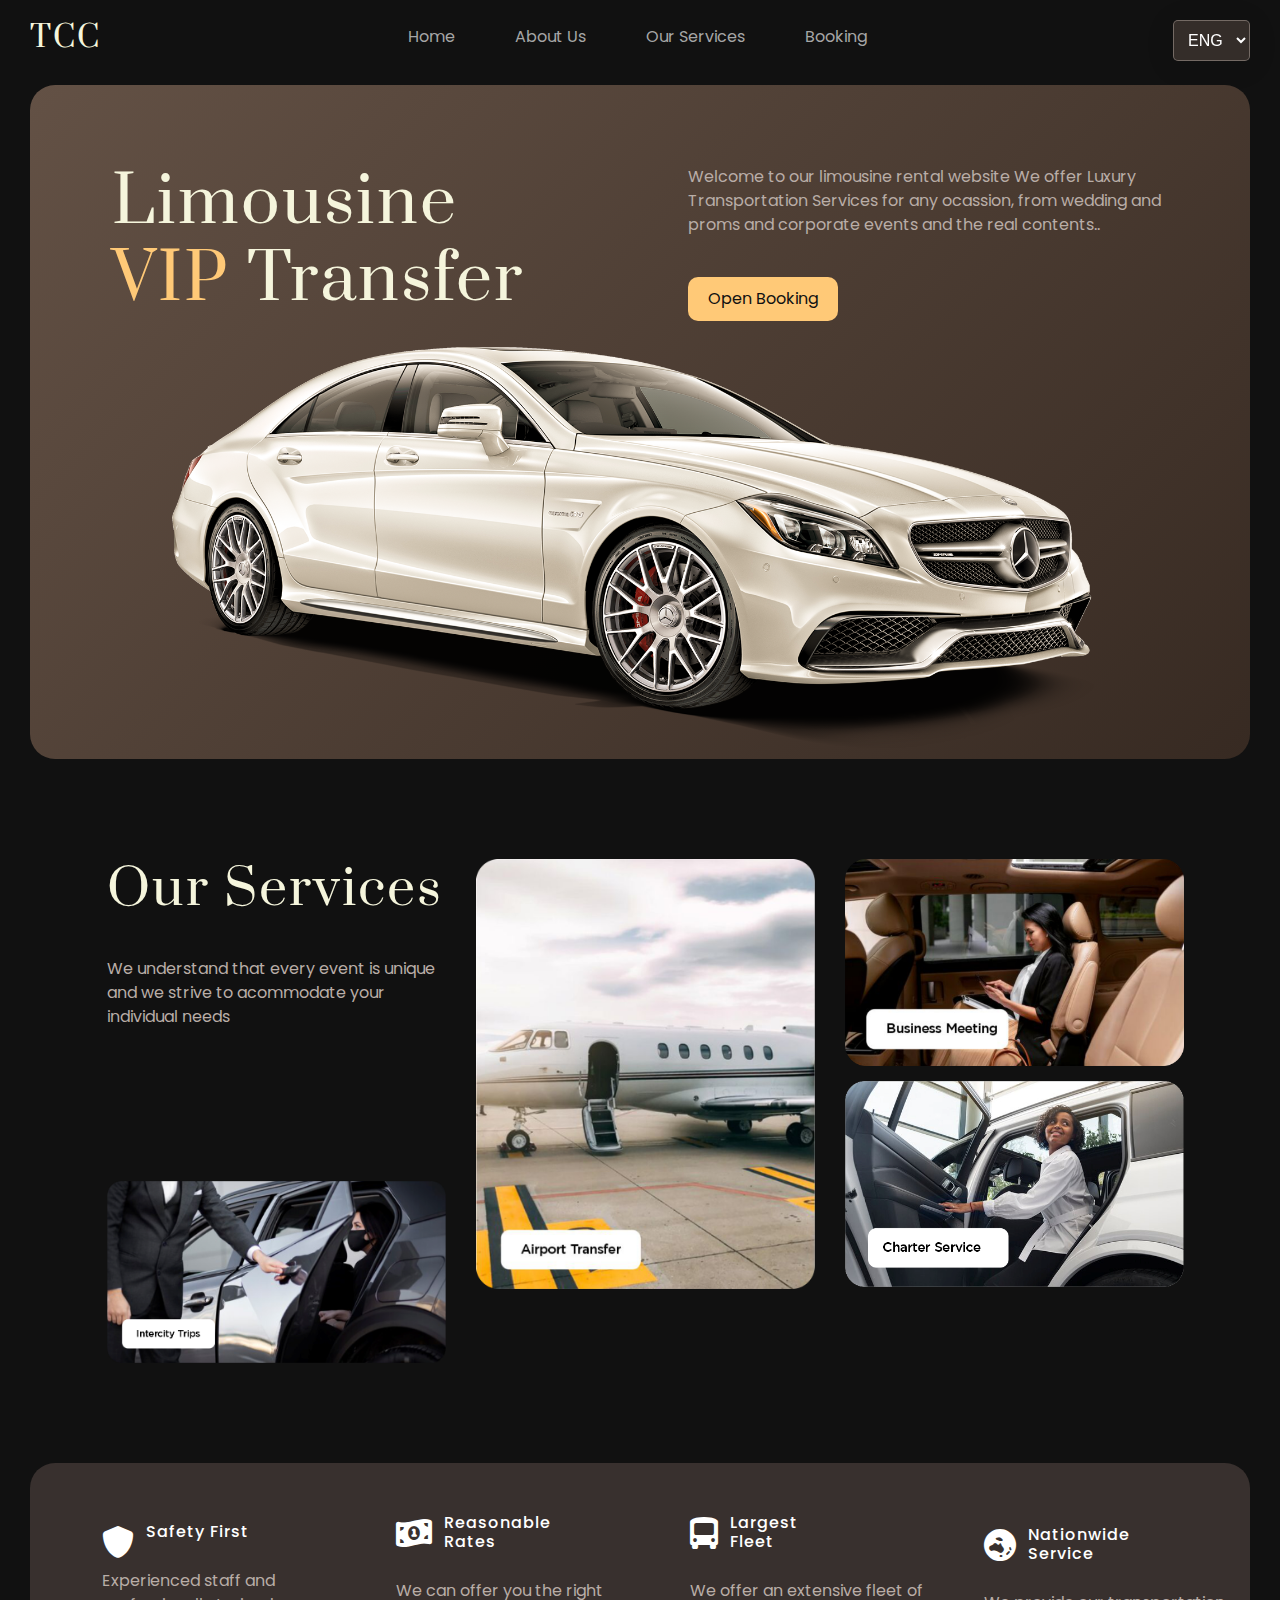
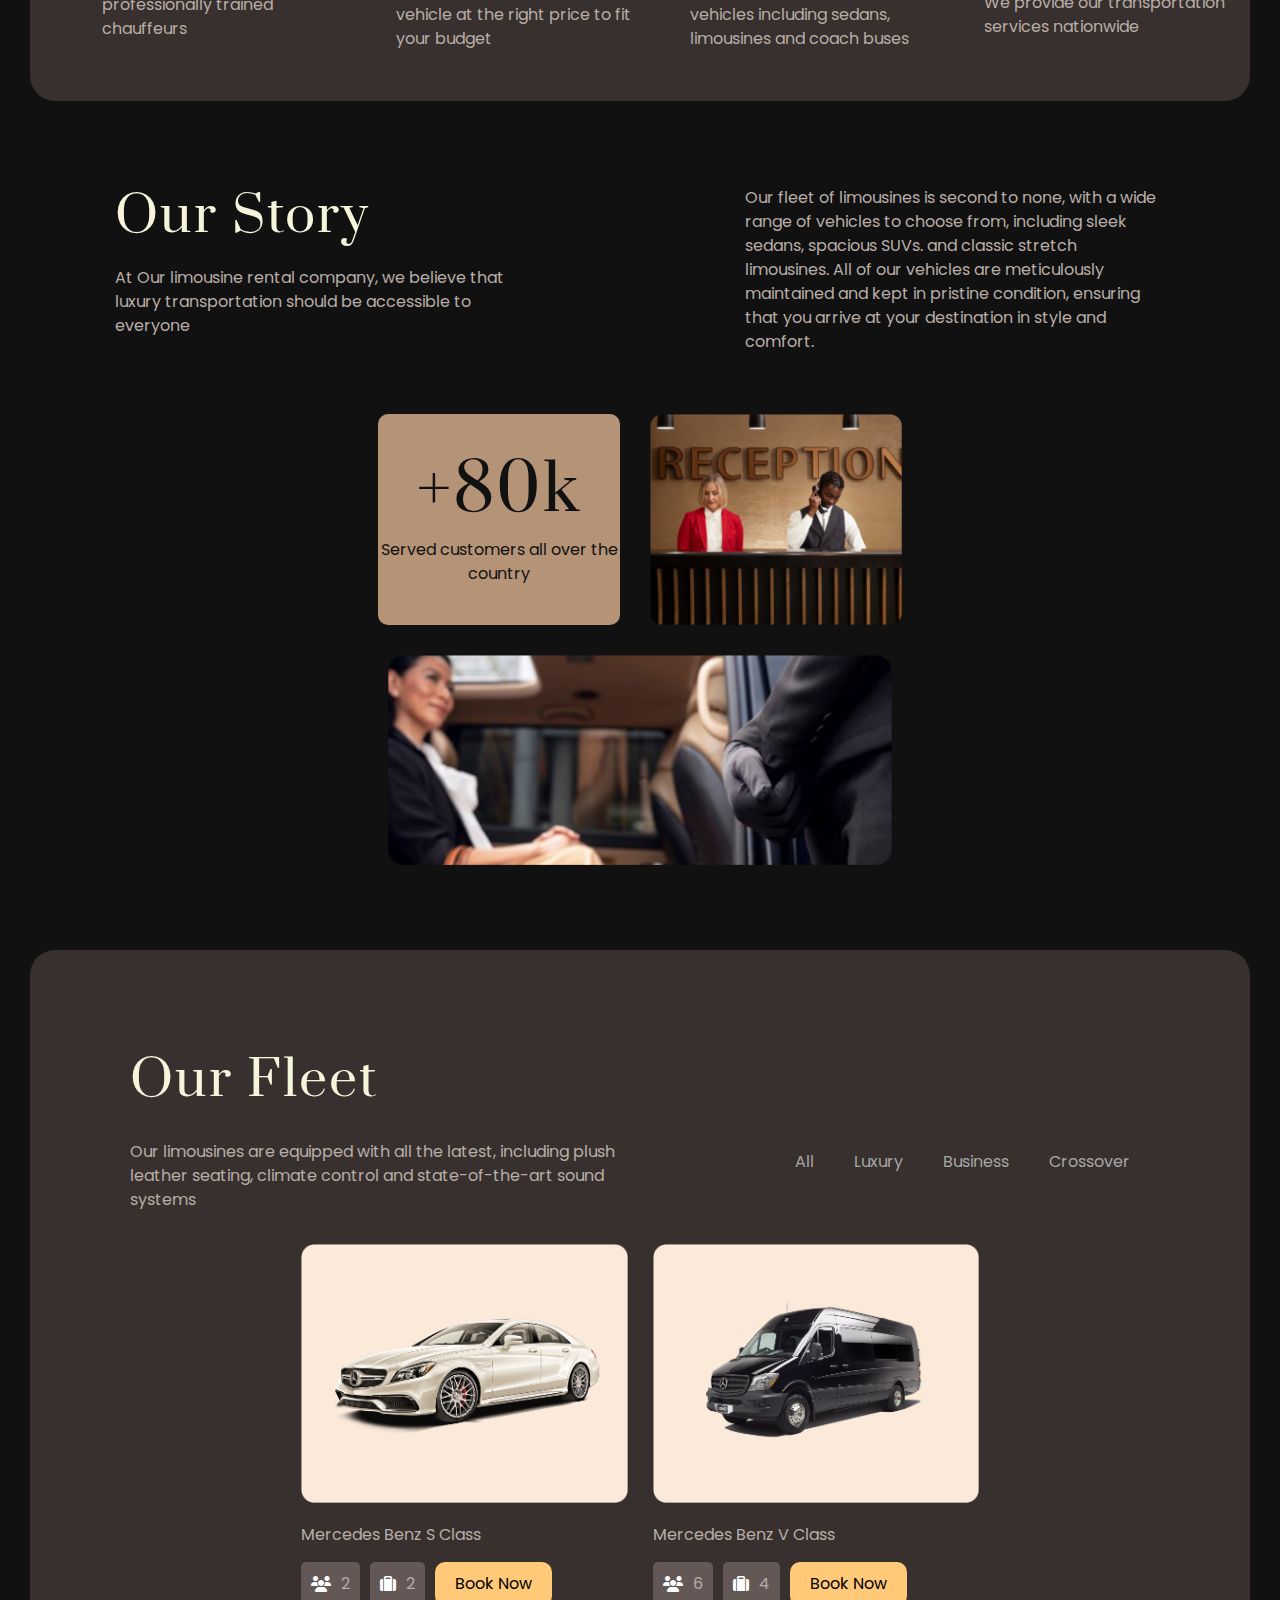
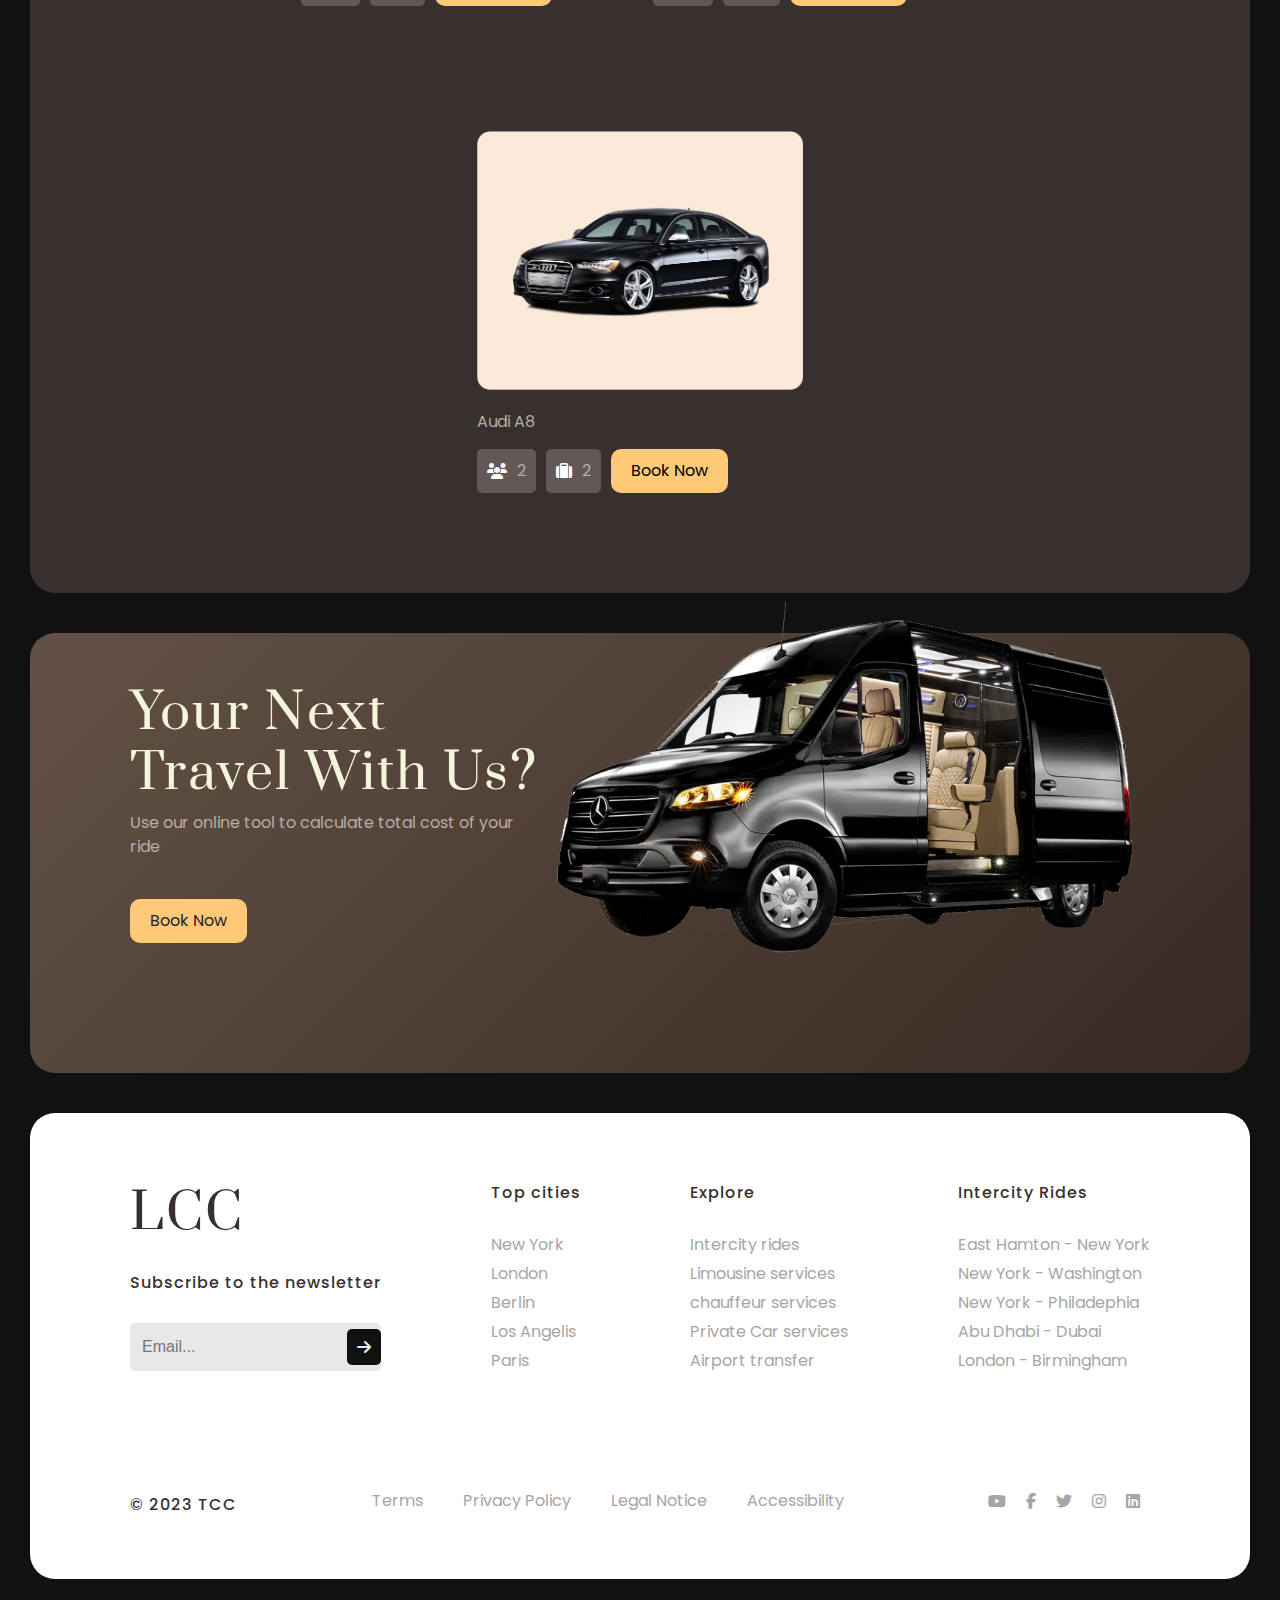
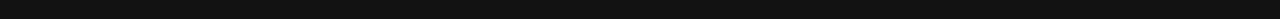
==== commit d697e741: "chanes" ====
--- a/index.html
+++ b/index.html
@@ -19,7 +19,7 @@
                 <li class="nav-item"><a href="#">Home</a></li>
                 <li class="nav-item"><a href="#">About Us</a></li>
                 <li class="nav-item"><a href="#">Our Services</a></li>
-                <li class="nav-item"><a href="booking.html">Booking</a></li>
+                <li class="nav-item"><a href="selectpickupdate.html">Booking</a></li>
             </ul>
             <div class="lang-container">
                 <select name="language" id="language">
@@ -46,7 +46,7 @@
                         <a class="nav-link" href="#">Our Services</a>
                       </li>
                       <li class="mobile-nav-item">
-                        <a class="nav-link" href="#">Booking</a>
+                        <a class="nav-link" href="selectpickupdate.html">Booking</a>
                       </li>
                   </ul>
                   <div class="lang-container" style="margin-left: 20px;margin-bottom: 20px;">
@@ -70,7 +70,7 @@
                     ocassion, from wedding and proms and corporate events
                     and the real contents..
                 </p>
-                <button class="btn"><p>Open Booking</p></button>
+                <a href="selectpickupdate.html"><button class="btn"><p>Open Booking</p></button></a>
             </div>
         </div>
         <div class="cardiv">
@@ -216,7 +216,7 @@
                         <i class="fa-sharp fa-solid fa-suitcase"></i>
                         <p>2</p>
                     </div>
-                    <a href="booking.html"><button class="
+                    <a href="selectpickupdate.html"><button class="
                     btnorder">Book Now</button></a>
                 </div>
             </div>
@@ -232,7 +232,7 @@
                         <i class="fa-sharp fa-solid fa-suitcase"></i>
                         <p>4</p>
                     </div>
-                    <a href="booking.html"><button class="
+                    <a href="selectpickupdate.html"><button class="
                         btnorder">Book Now</button></a>
                 </div>
             </div>
@@ -248,7 +248,7 @@
                         <i class="fa-sharp fa-solid fa-suitcase"></i>
                         <p>2</p>
                     </div>
-                    <a href="booking.html"><button class="
+                    <a href="selectpickupdate.html"><button class="
                         btnorder">Book Now</button></a>
                 </div>
             </div>
@@ -258,7 +258,7 @@
         <div class="yournext-travel-text">
             <h2>Your Next Travel With Us?</h2>
             <p>Use our online tool to calculate total cost of your ride</p>
-            <button class="btn">Book Now</button>
+            <a href="selectpickupdate.html"><button class="btn">Book Now</button></a>
         </div>
         <div class="younexttravel-img">
             <img src="images/van.png">
--- a/carental.css
+++ b/carental.css
@@ -577,6 +577,11 @@
 .btn:focus,.btn:active {
     outline: none !important;
     box-shadow: none;
+ }
+
+ .selectdatecar{
+    padding: 0 !important;
+    margin: 0 !important;
  }
  
 @media only screen and (max-width: 768px) {
@@ -1110,4 +1115,19 @@
     color: #B9ADA7;
     background-color: white;
  }
+
+ .selectdatecar{
+    padding: 0 !important;
+    margin: 0 !important;
+ }
+
+ .selectDateCarContainer{
+    display: flex;
+    justify-content: center !important;
+    flex-wrap: wrap !important;
+    width: 80%;
+    padding: 0 !important;
+    margin: 0 !important;
+    height: 100vh;
+ }
 }